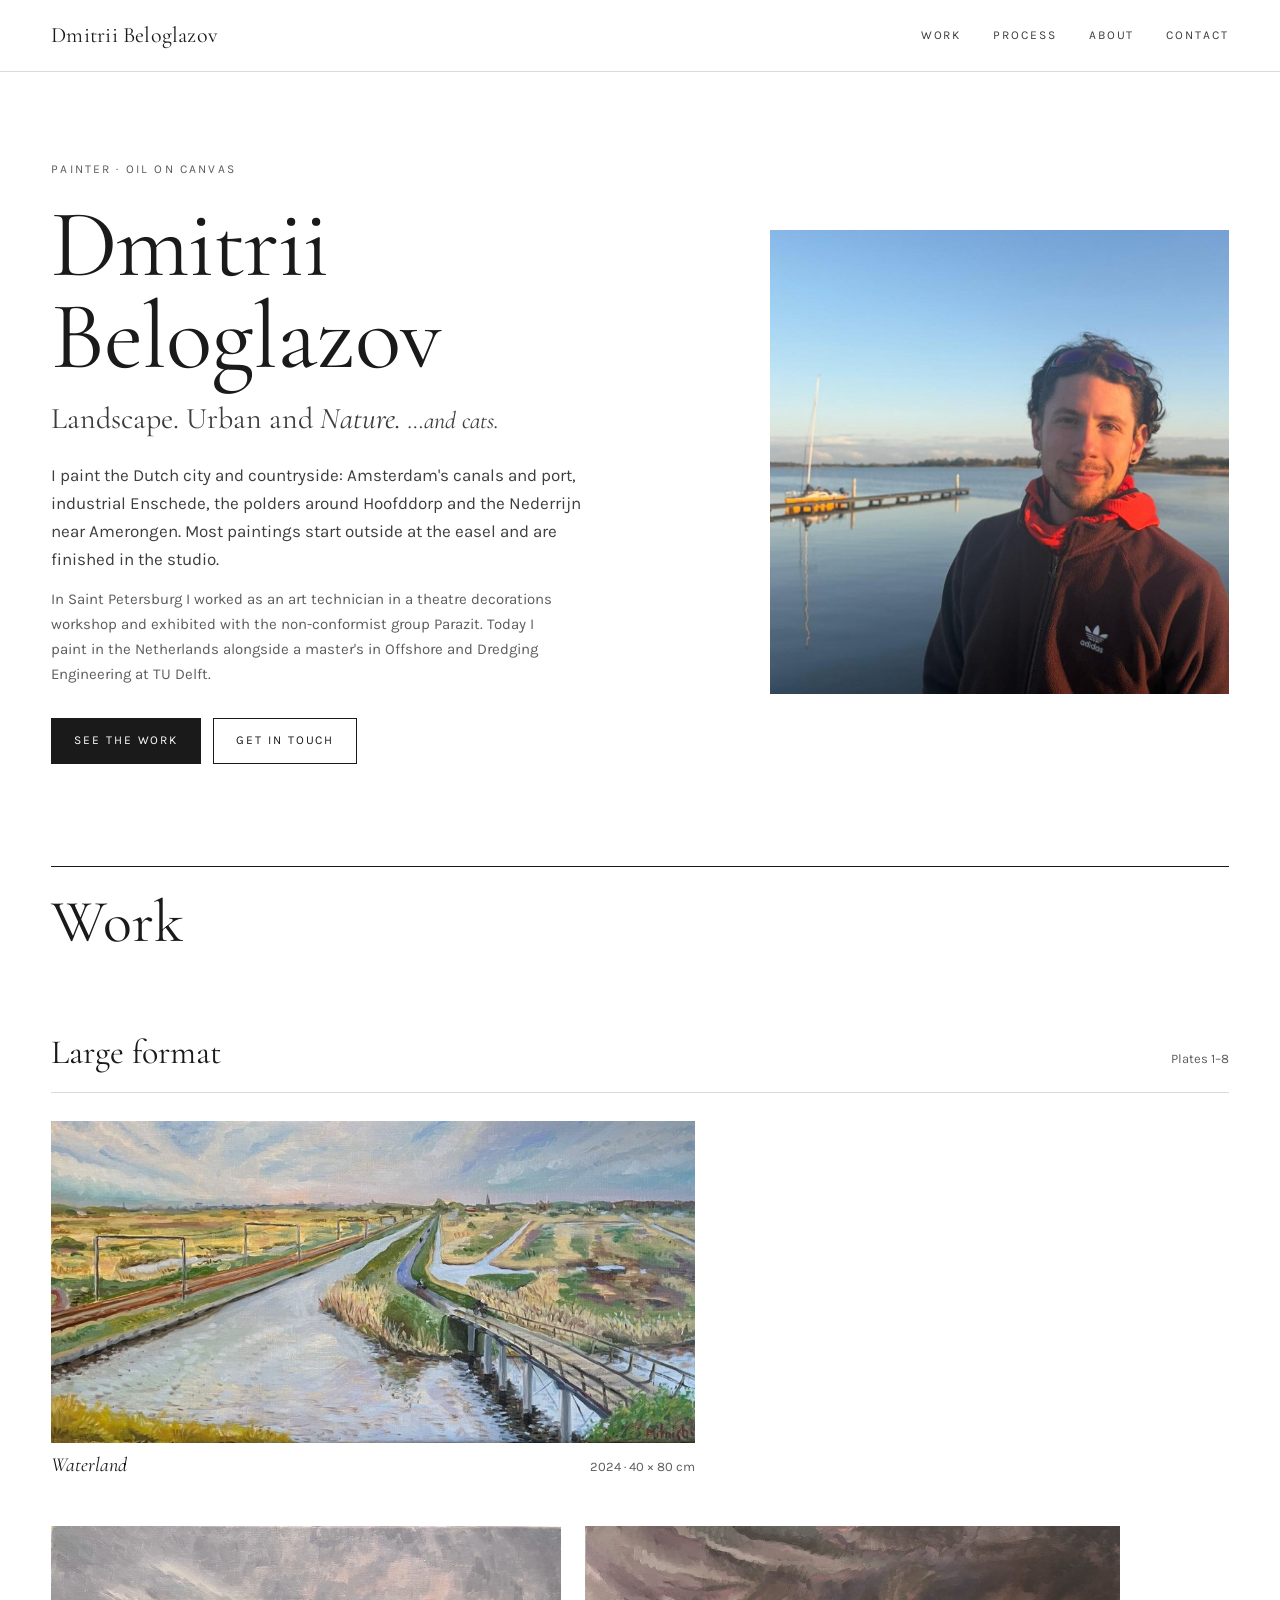
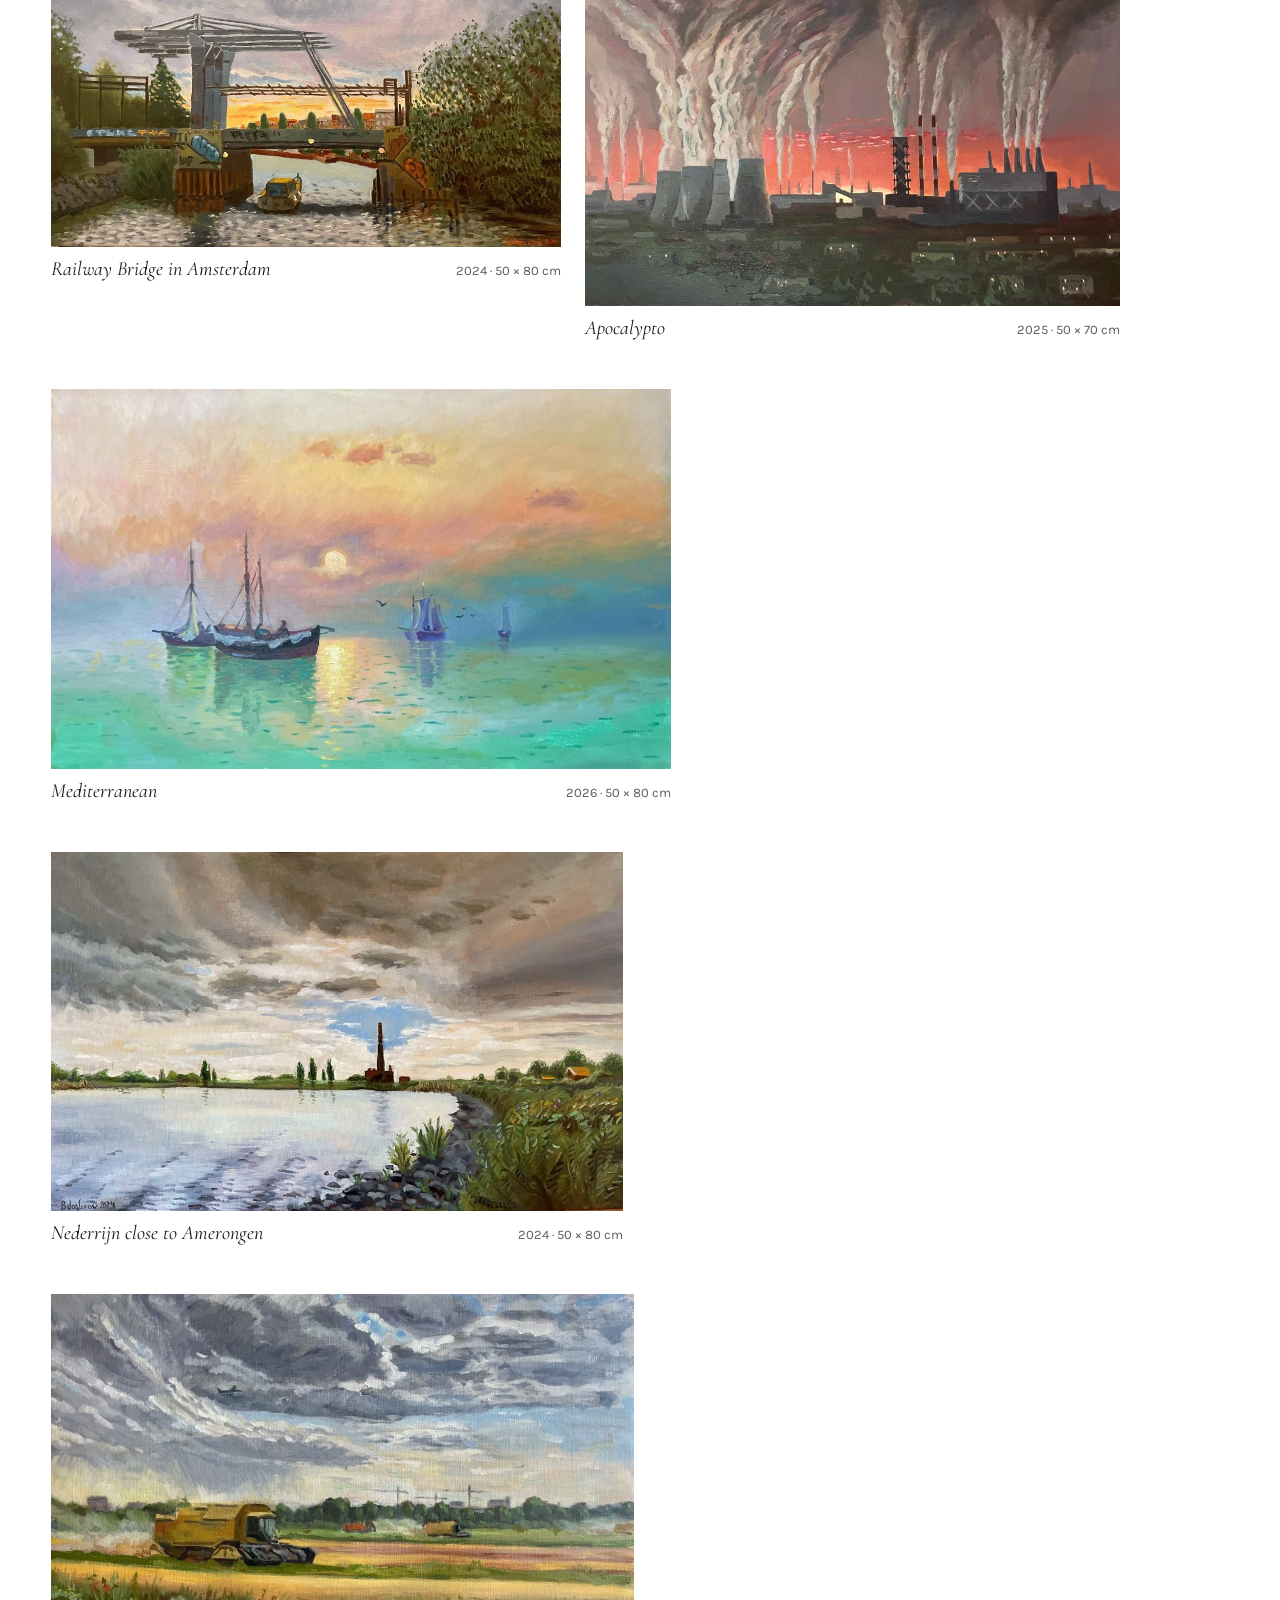
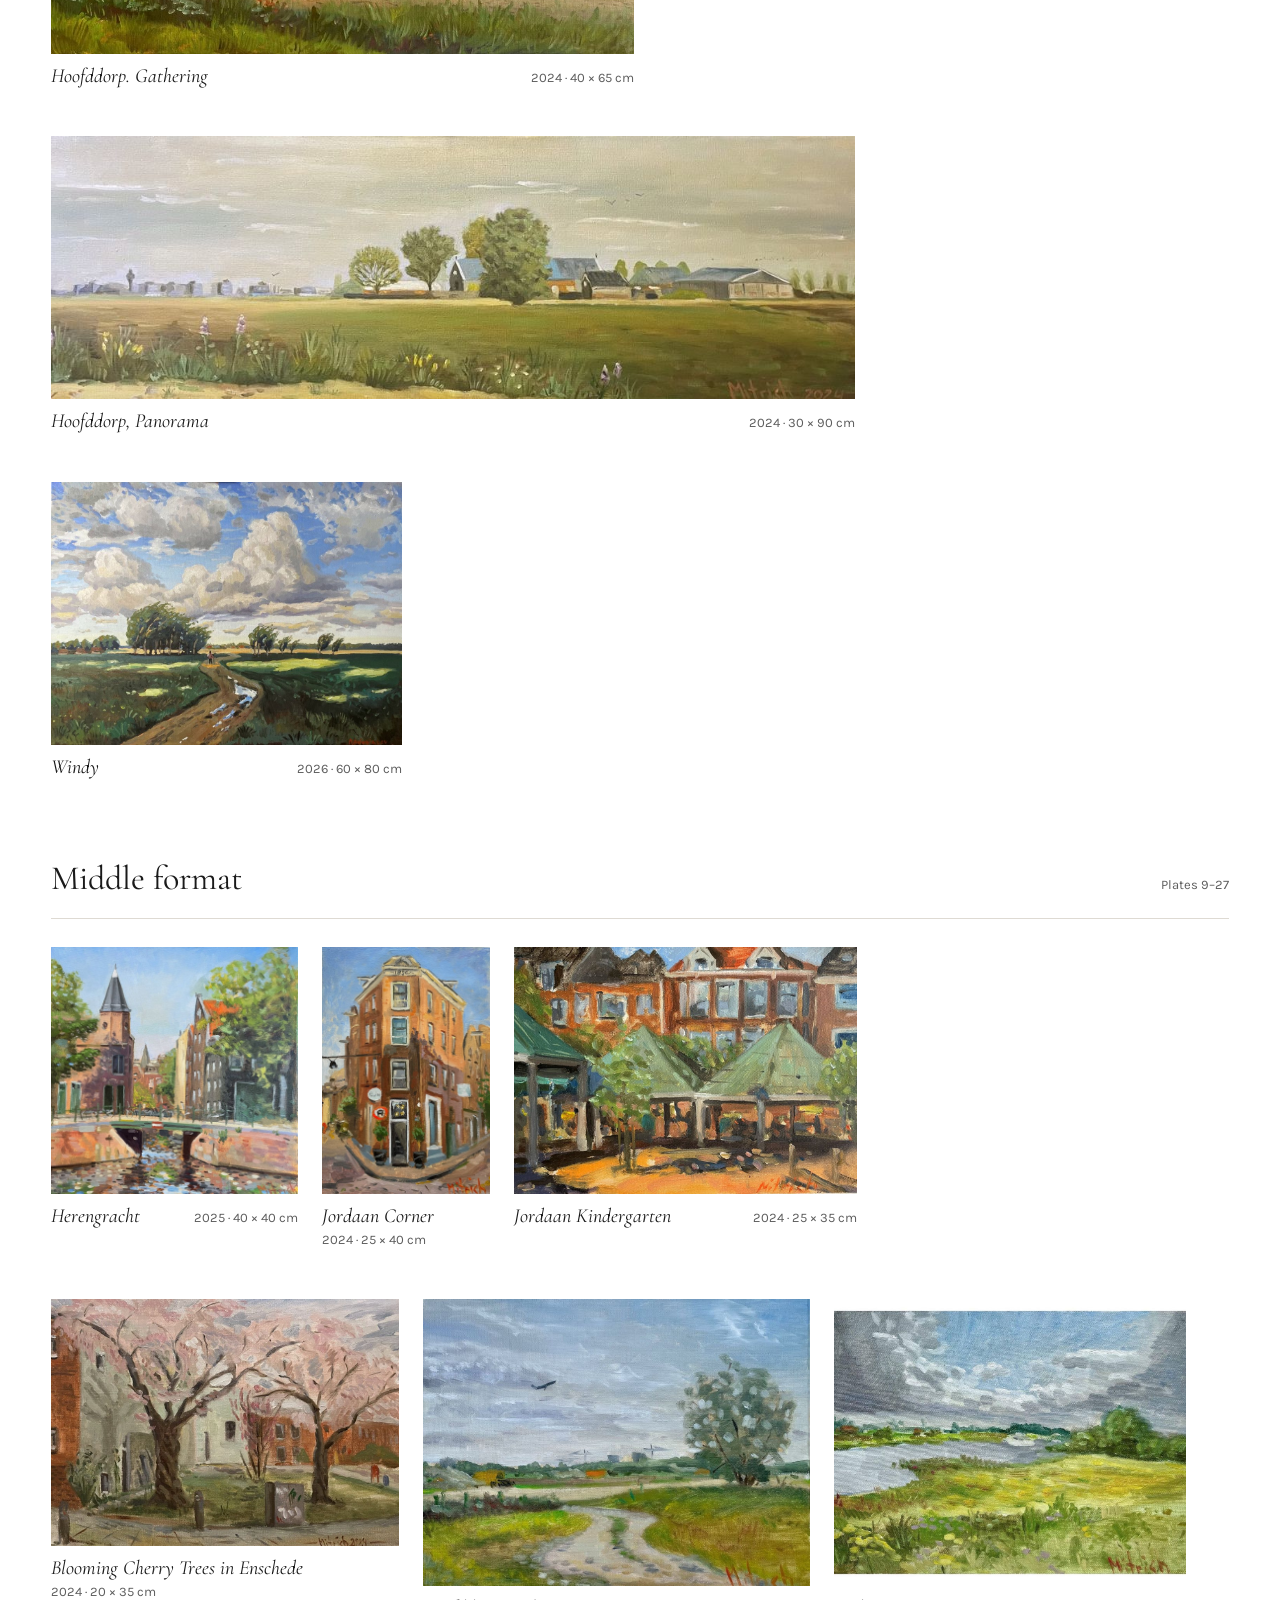
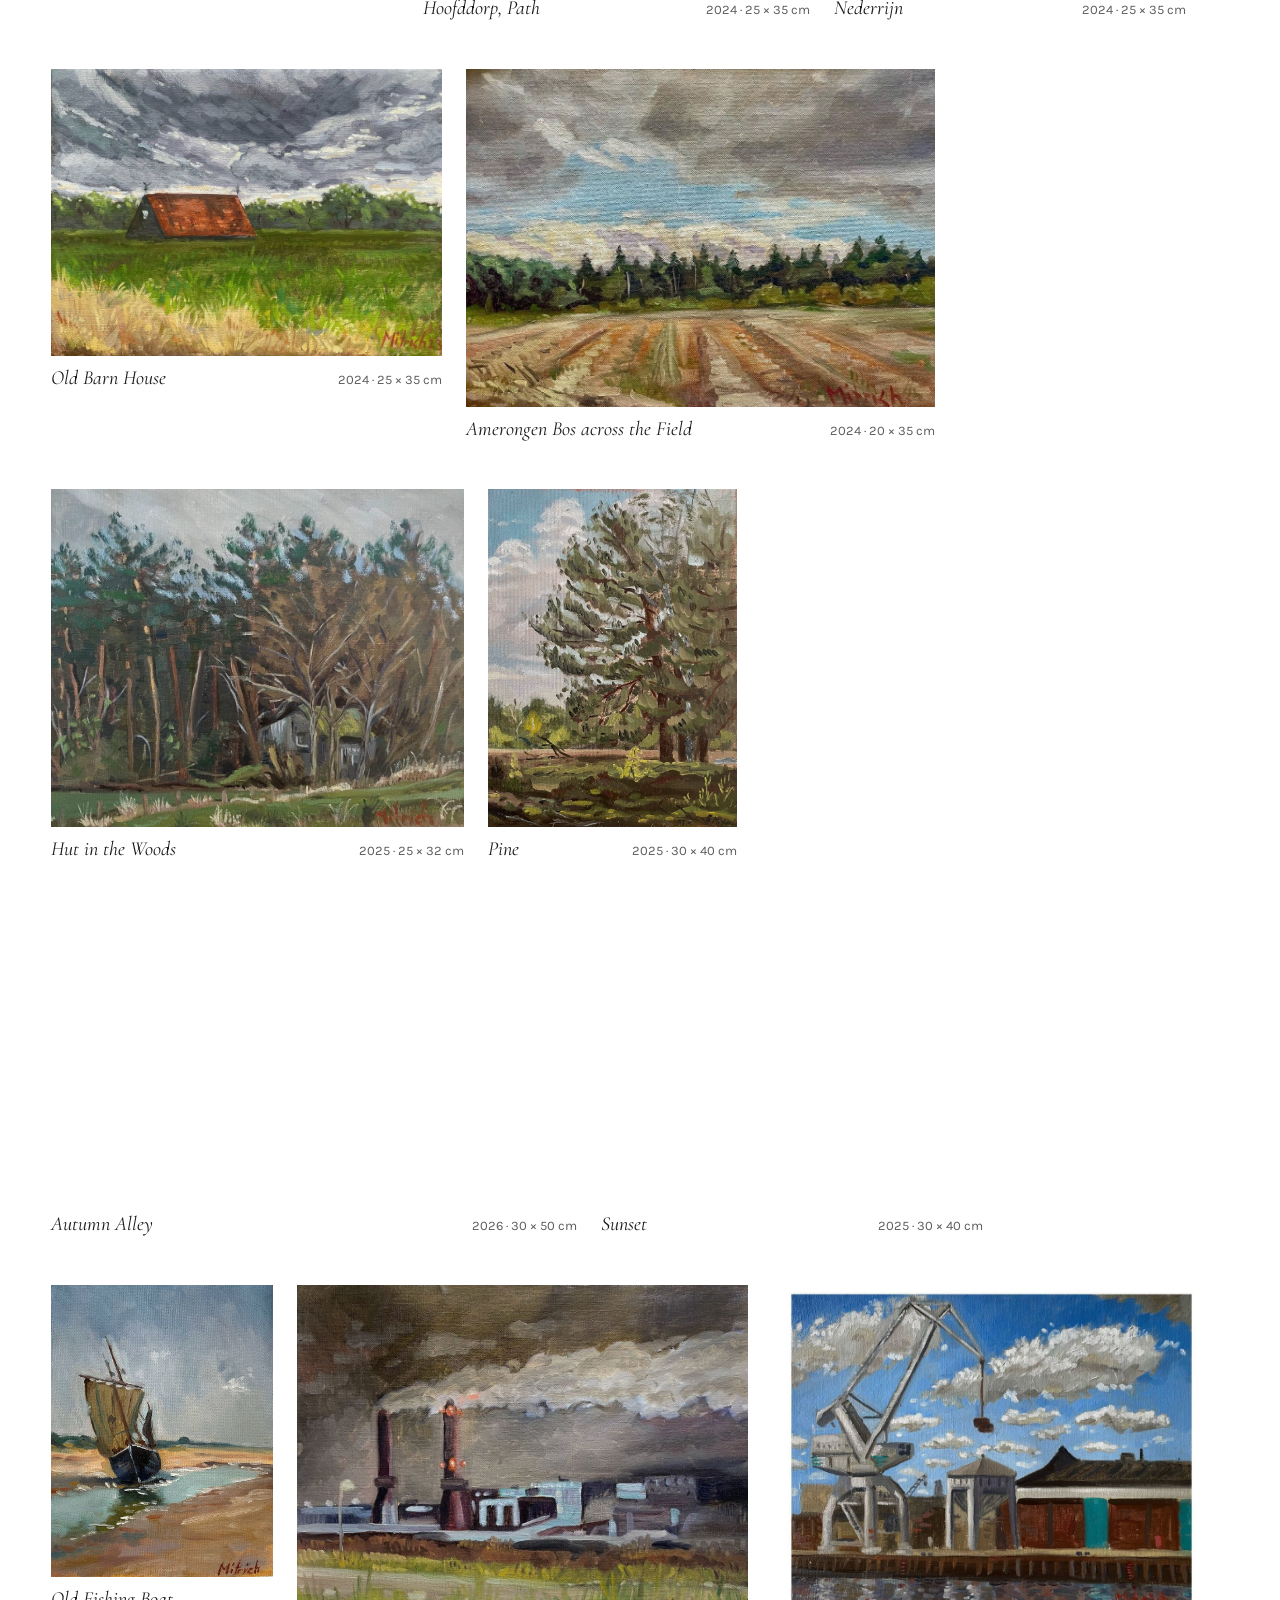
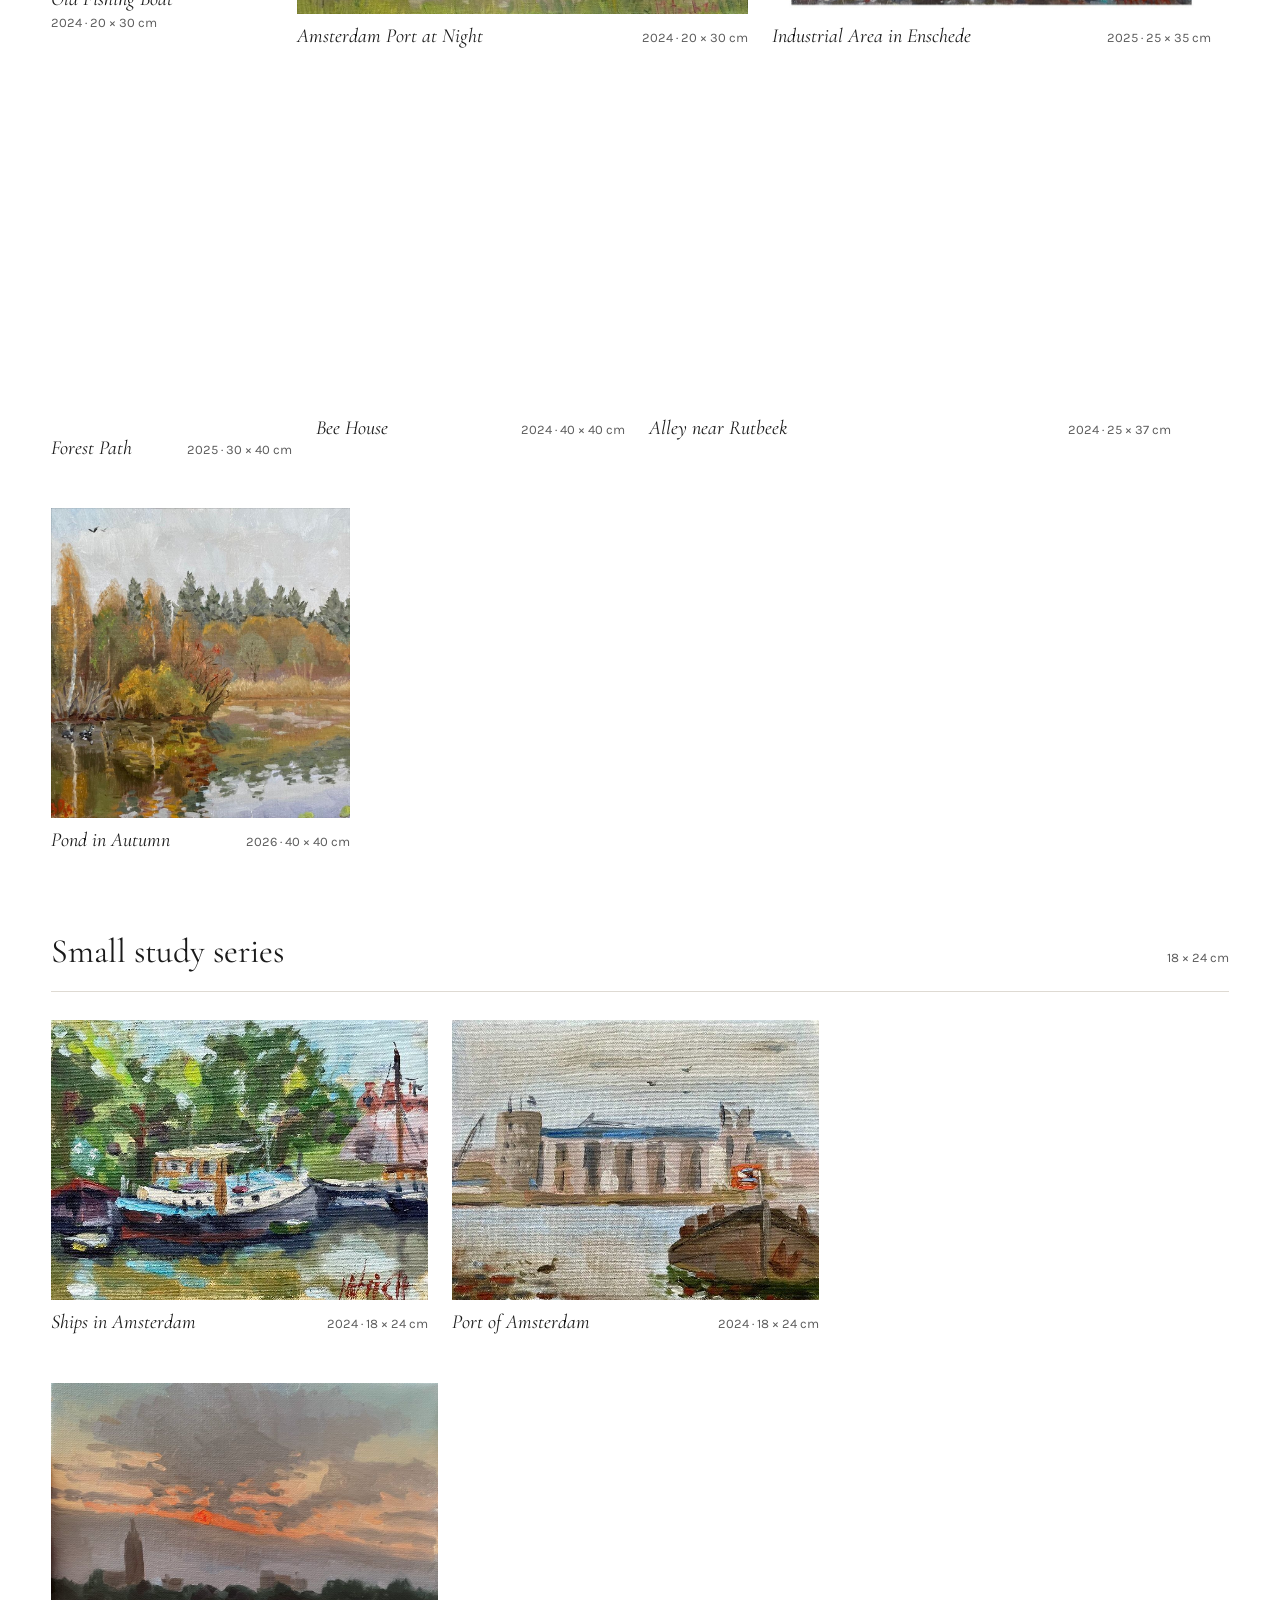
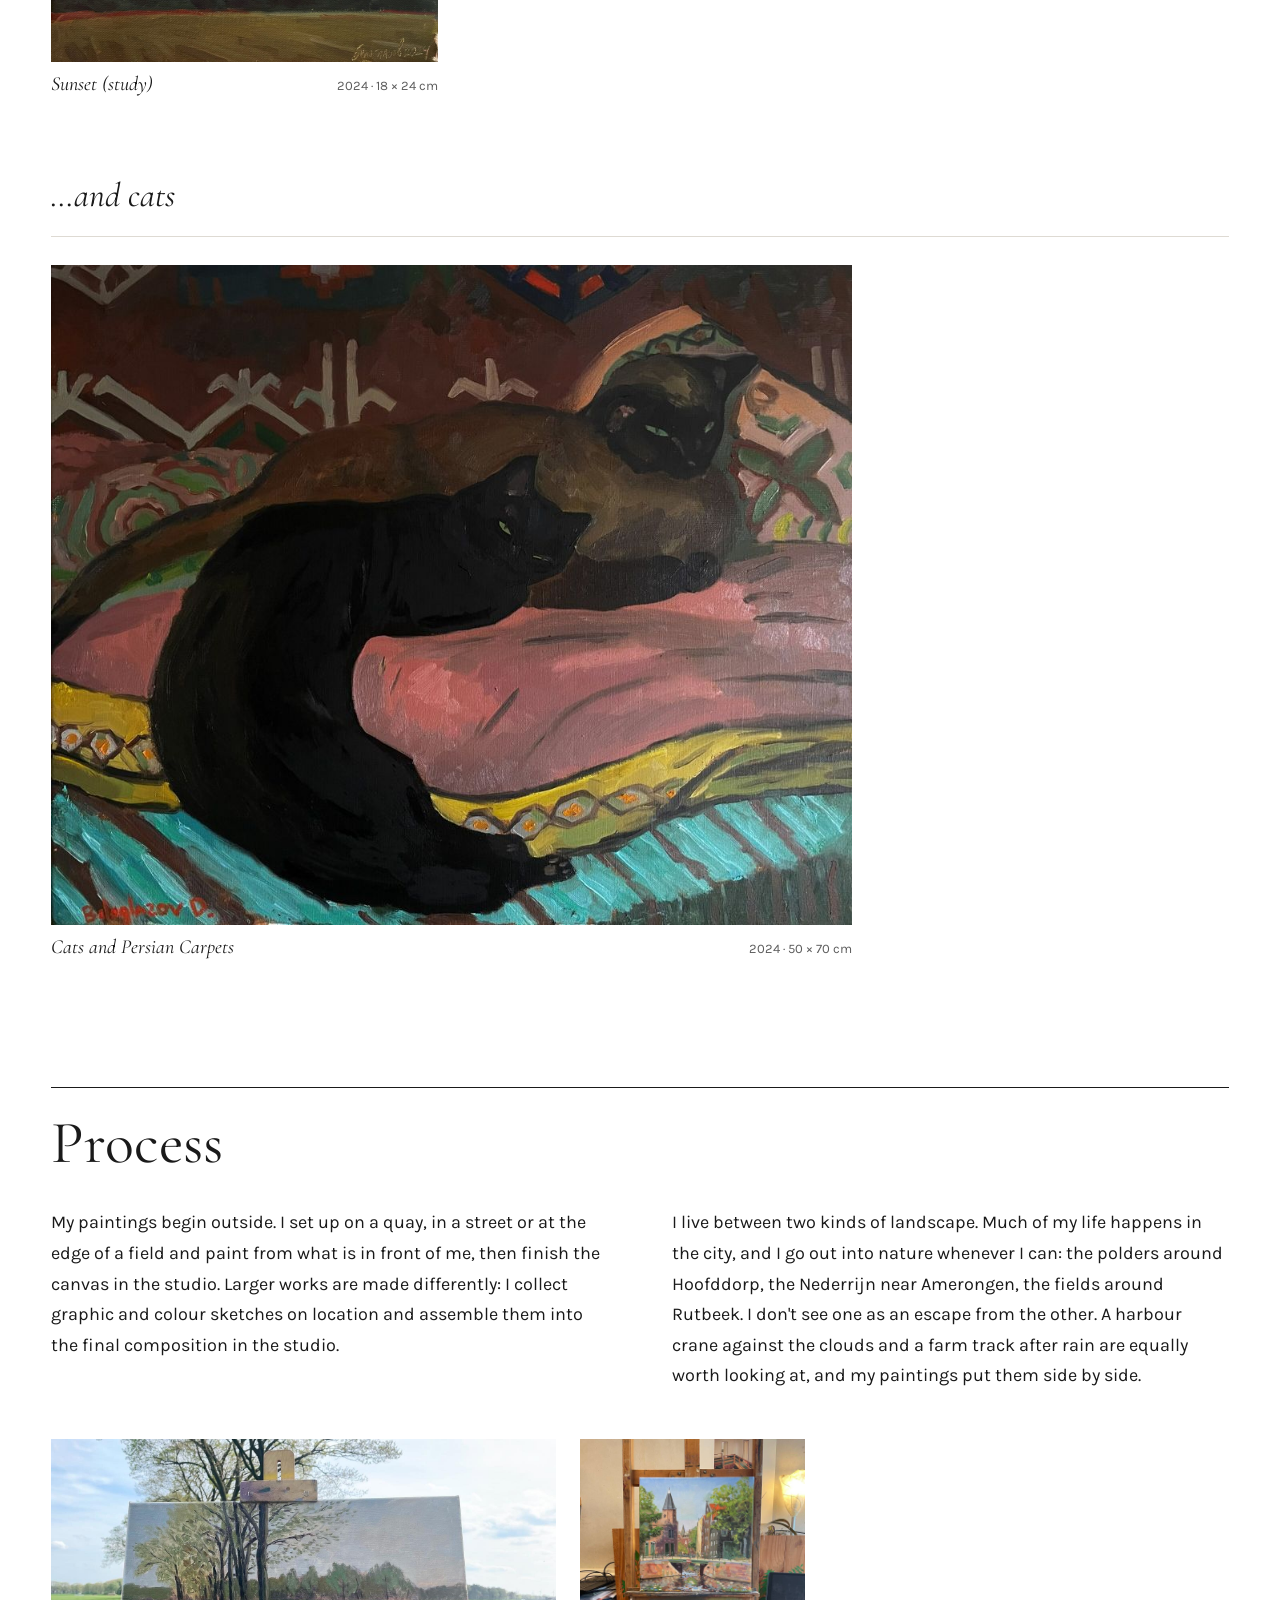
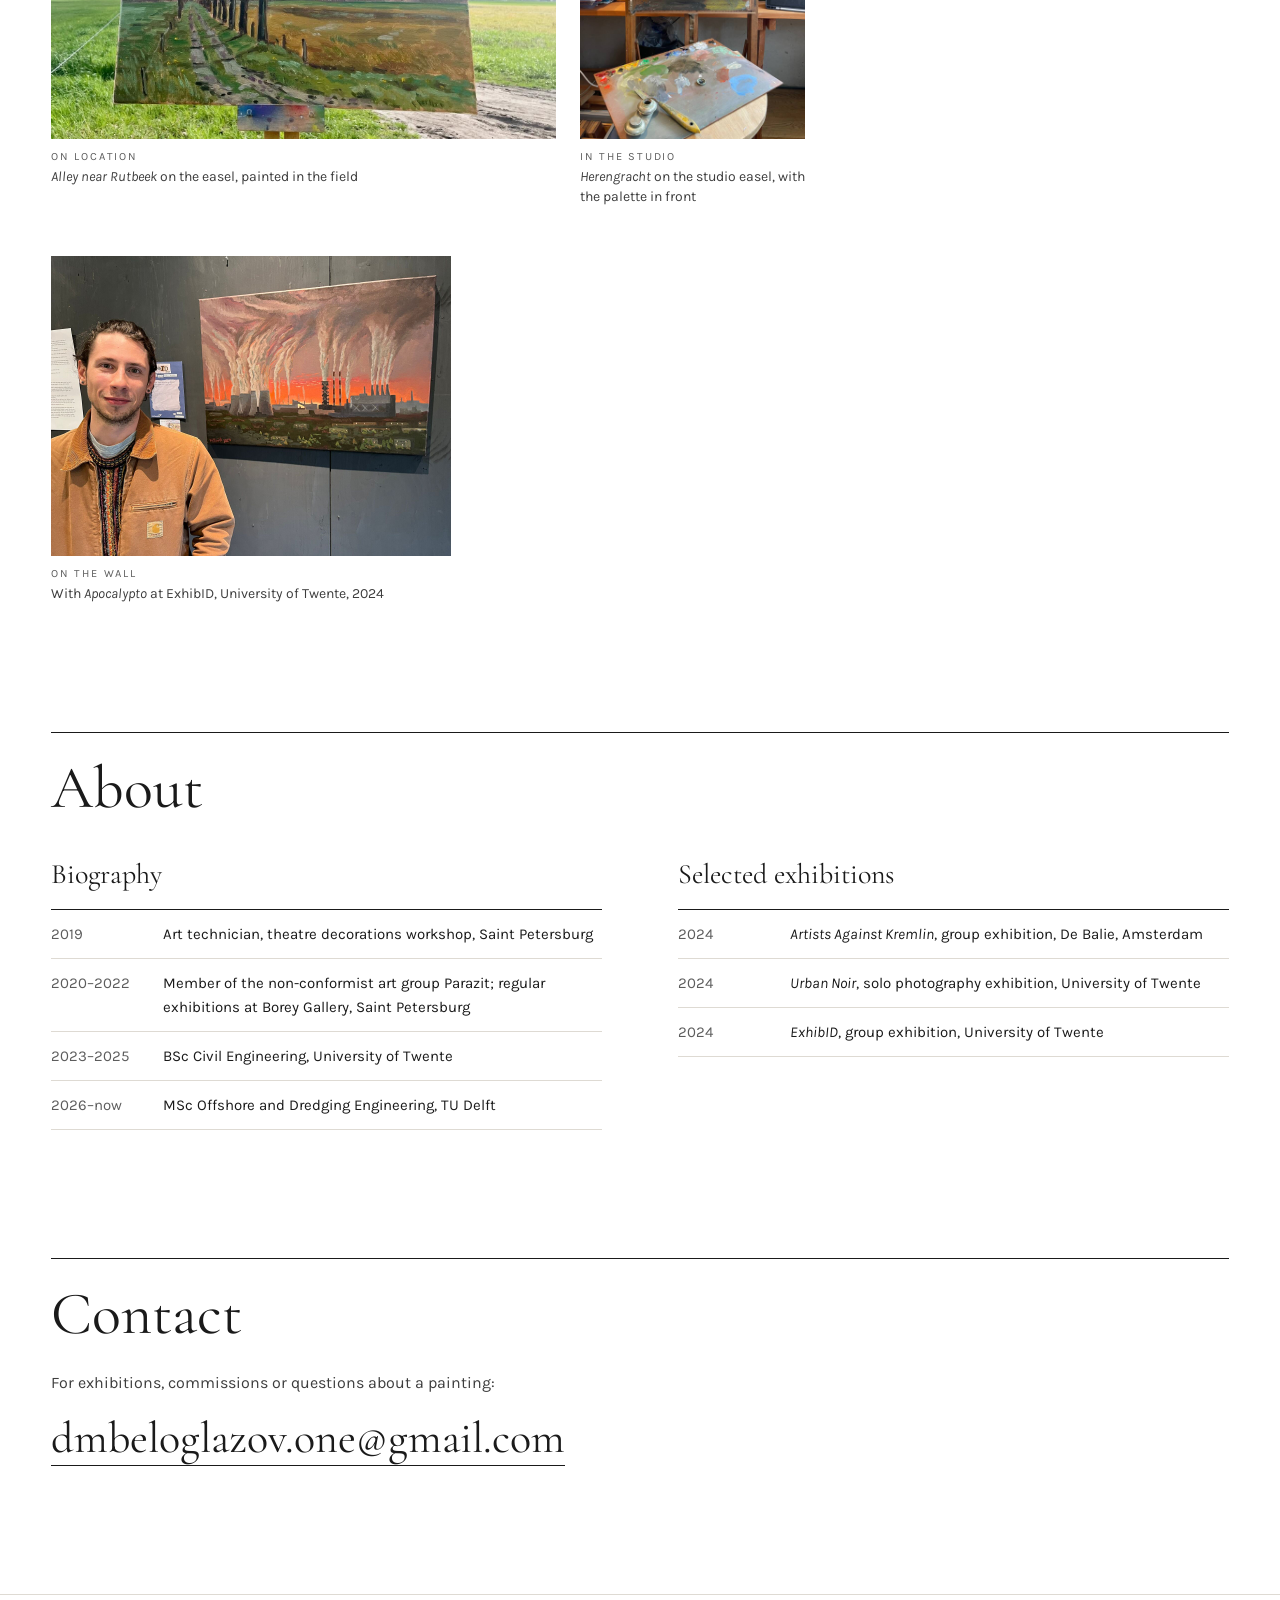
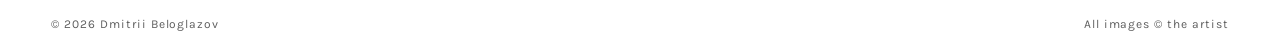
==== beloglazov-site/index.html @ b510e97b "Fix" ====
<!doctype html>
<html lang="en">
<head>
<meta charset="utf-8">
<meta name="viewport" content="width=device-width, initial-scale=1">
<title>Dmitrii Beloglazov · Paintings</title>
<meta name="description" content="Dmitrii Beloglazov paints the Dutch city and countryside in oil: Amsterdam's canals and port, industrial Enschede, the polders around Hoofddorp and the Nederrijn near Amerongen.">
<meta property="og:title" content="Dmitrii Beloglazov · Paintings">
<meta property="og:description" content="Landscape. Urban and Nature. …and cats. Oil paintings, 2024–2026.">
<link rel="icon" href="data:image/svg+xml,%3Csvg xmlns='http://www.w3.org/2000/svg' viewBox='0 0 64 64'%3E%3Crect width='64' height='64' fill='%231a1a1a'/%3E%3Ctext x='32' y='44' font-family='Georgia,serif' font-size='34' fill='%23fff' text-anchor='middle'%3EDB%3C/text%3E%3C/svg%3E">
<link rel="preconnect" href="https://fonts.googleapis.com">
<link rel="preconnect" href="https://fonts.gstatic.com" crossorigin>
<link href="https://fonts.googleapis.com/css2?family=Cormorant+Garamond:ital,wght@0,400;0,500;1,400;1,500&family=Karla:wght@400;500&display=swap" rel="stylesheet">
<link rel="stylesheet" href="style.css">
</head>
<body>
<a class="skip" href="#work">Skip to the paintings</a>
<header class="top">
  <a class="name" href="#">Dmitrii Beloglazov</a>
  <nav aria-label="Main">
    <a href="#work">Work</a>
    <a href="#process">Process</a>
    <a href="#about">About</a>
    <a href="#contact">Contact</a>
  </nav>
</header>

<main>
  <section class="hero" aria-labelledby="h-name">
    <div class="hero-text">
      <p class="eyebrow">Painter · Oil on canvas</p>
      <h1 id="h-name">Dmitrii<br>Beloglazov</h1>
      <p class="series-line">Landscape. Urban and <em>Nature.</em> <span>…and cats.</span></p>
      <p class="lede">I paint the Dutch city and countryside: Amsterdam's canals and port, industrial Enschede, the polders around Hoofddorp and the Nederrijn near Amerongen. Most paintings start outside at the easel and are finished in the studio.</p>
      <p class="lede small">In Saint Petersburg I worked as an art technician in a theatre decorations workshop and exhibited with the non-conformist group Parazit. Today I paint in the Netherlands alongside a master's in Offshore and Dredging Engineering at TU Delft.</p>
      <div class="hero-links">
        <a class="cta" href="#work">See the work</a>
        <a class="cta ghost" href="#contact">Get in touch</a>
      </div>
    </div>
    <figure class="portrait">
      <img src="images/photos/portrait.jpg" alt="Portrait of Dmitrii Beloglazov by a lake at sunset" width="943" height="955" fetchpriority="high">
    </figure>
  </section>

  <section id="work" class="wrap" aria-labelledby="h-work">
    <h2 id="h-work">Work</h2>
    <section class="series" id="large" aria-labelledby="h-large">
      <div class="series-head">
        <h3 id="h-large">Large format</h3>
        <span>Plates 1–8</span>
      </div>
      <div class="rows" style="--h: 360px">
        <figure class="work" style="flex: 200 1 calc(2.0040 * var(--h)); --ar: 2.0040">
          <button type="button" class="work-open" data-full="images/full/01-waterland.jpg" data-title="Waterland" data-meta="2024 · Oil on canvas · 40 × 80 cm" aria-label="View Waterland larger">
            <img src="images/thumb/01-waterland.jpg" alt="Waterland: A straight polder canal with a footbridge running to a low horizon" width="1000" height="499" loading="lazy" decoding="async">
          </button>
          <figcaption><span class="t">Waterland</span><span class="m">2024 · 40 × 80 cm</span></figcaption>
        </figure>
        <figure class="work" style="flex: 159 1 calc(1.5873 * var(--h)); --ar: 1.5873">
          <button type="button" class="work-open" data-full="images/full/02-railway-bridge-in-amsterdam.jpg" data-title="Railway Bridge in Amsterdam" data-meta="2024 · Oil on canvas · 50 × 80 cm" aria-label="View Railway Bridge in Amsterdam larger">
            <img src="images/thumb/02-railway-bridge-in-amsterdam.jpg" alt="Railway Bridge in Amsterdam: A lifting rail bridge over a canal against a glowing evening sky" width="1000" height="630" loading="lazy" decoding="async">
          </button>
          <figcaption><span class="t">Railway Bridge in Amsterdam</span><span class="m">2024 · 50 × 80 cm</span></figcaption>
        </figure>
        <figure class="work" style="flex: 140 1 calc(1.4045 * var(--h)); --ar: 1.4045">
          <button type="button" class="work-open" data-full="images/full/03-apocalypto.jpg" data-title="Apocalypto" data-meta="2025 · Oil on canvas · 50 × 70 cm" aria-label="View Apocalypto larger">
            <img src="images/thumb/03-apocalypto.jpg" alt="Apocalypto: A power station and cooling towers pouring smoke into a blood-red sky" width="1000" height="712" loading="lazy" decoding="async">
          </button>
          <figcaption><span class="t">Apocalypto</span><span class="m">2025 · 50 × 70 cm</span></figcaption>
        </figure>
        <figure class="work" style="flex: 163 1 calc(1.6287 * var(--h)); --ar: 1.6287">
          <button type="button" class="work-open" data-full="images/full/04-mediterranean.jpg" data-title="Mediterranean" data-meta="2026 · Oil on canvas · 50 × 80 cm" aria-label="View Mediterranean larger">
            <img src="images/thumb/04-mediterranean.jpg" alt="Mediterranean: Sailing ships on a still turquoise sea at sunset" width="1000" height="614" loading="lazy" decoding="async">
          </button>
          <figcaption><span class="t">Mediterranean</span><span class="m">2026 · 50 × 80 cm</span></figcaption>
        </figure>
        <figure class="work" style="flex: 159 1 calc(1.5898 * var(--h)); --ar: 1.5898">
          <button type="button" class="work-open" data-full="images/full/05-nederrijn-close-to-amerongen.jpg" data-title="Nederrijn close to Amerongen" data-meta="2024 · Oil on canvas · 50 × 80 cm" aria-label="View Nederrijn close to Amerongen larger">
            <img src="images/thumb/05-nederrijn-close-to-amerongen.jpg" alt="Nederrijn close to Amerongen: A wide river under heavy clouds, a distant tower on the far bank" width="1000" height="629" loading="lazy" decoding="async">
          </button>
          <figcaption><span class="t">Nederrijn close to Amerongen</span><span class="m">2024 · 50 × 80 cm</span></figcaption>
        </figure>
        <figure class="work" style="flex: 162 1 calc(1.6207 * var(--h)); --ar: 1.6207">
          <button type="button" class="work-open" data-full="images/full/06-hoofddorp-gathering.jpg" data-title="Hoofddorp. Gathering" data-meta="2024 · Oil on canvas · 40 × 65 cm" aria-label="View Hoofddorp. Gathering larger">
            <img src="images/thumb/06-hoofddorp-gathering.jpg" alt="Hoofddorp. Gathering: A combine harvester in a wheat field under a streaked sky" width="1000" height="617" loading="lazy" decoding="async">
          </button>
          <figcaption><span class="t">Hoofddorp. Gathering</span><span class="m">2024 · 40 × 65 cm</span></figcaption>
        </figure>
        <figure class="work" style="flex: 306 1 calc(3.0581 * var(--h)); --ar: 3.0581">
          <button type="button" class="work-open" data-full="images/full/07-hoofddorp-panorama.jpg" data-title="Hoofddorp, Panorama" data-meta="2024 · Oil on canvas · 30 × 90 cm" aria-label="View Hoofddorp, Panorama larger">
            <img src="images/thumb/07-hoofddorp-panorama.jpg" alt="Hoofddorp, Panorama: A long panorama of green fields and wildflowers toward farm buildings and trees" width="1000" height="327" loading="lazy" decoding="async">
          </button>
          <figcaption><span class="t">Hoofddorp, Panorama</span><span class="m">2024 · 30 × 90 cm</span></figcaption>
        </figure>
        <figure class="work" style="flex: 133 1 calc(1.3333 * var(--h)); --ar: 1.3333">
          <button type="button" class="work-open" data-full="images/full/08-windy.jpg" data-title="Windy" data-meta="2026 · Oil on canvas · 60 × 80 cm" aria-label="View Windy larger">
            <img src="images/thumb/08-windy.jpg" alt="Windy: A muddy track through a green polder under towering summer clouds" width="1000" height="750" loading="lazy" decoding="async">
          </button>
          <figcaption><span class="t">Windy</span><span class="m">2026 · 60 × 80 cm</span></figcaption>
        </figure>
        <span class="row-fill" aria-hidden="true"></span>
      </div>
    </section>
    <section class="series" id="middle" aria-labelledby="h-middle">
      <div class="series-head">
        <h3 id="h-middle">Middle format</h3>
        <span>Plates 9–27</span>
      </div>
      <div class="rows" style="--h: 280px">
        <figure class="work" style="flex: 100 1 calc(1.0000 * var(--h)); --ar: 1.0000">
          <button type="button" class="work-open" data-full="images/full/09-herengracht.jpg" data-title="Herengracht" data-meta="2025 · Oil on canvas · 40 × 40 cm" aria-label="View Herengracht larger">
            <img src="images/thumb/09-herengracht.jpg" alt="Herengracht: A canal bridge in Amsterdam with a church spire and gabled houses" width="1000" height="1000" loading="lazy" decoding="async">
          </button>
          <figcaption><span class="t">Herengracht</span><span class="m">2025 · 40 × 40 cm</span></figcaption>
        </figure>
        <figure class="work" style="flex: 68 1 calc(0.6790 * var(--h)); --ar: 0.6790">
          <button type="button" class="work-open" data-full="images/full/10-jordaan-corner.jpg" data-title="Jordaan Corner" data-meta="2024 · Oil on canvas · 25 × 40 cm" aria-label="View Jordaan Corner larger">
            <img src="images/thumb/10-jordaan-corner.jpg" alt="Jordaan Corner: A narrow brick corner building with a café on the ground floor" width="679" height="1000" loading="lazy" decoding="async">
          </button>
          <figcaption><span class="t">Jordaan Corner</span><span class="m">2024 · 25 × 40 cm</span></figcaption>
        </figure>
        <figure class="work" style="flex: 139 1 calc(1.3889 * var(--h)); --ar: 1.3889">
          <button type="button" class="work-open" data-full="images/full/11-jordaan-kindergarten.jpg" data-title="Jordaan Kindergarten" data-meta="2024 · Oil on canvas · 25 × 35 cm" aria-label="View Jordaan Kindergarten larger">
            <img src="images/thumb/11-jordaan-kindergarten.jpg" alt="Jordaan Kindergarten: Green pyramid roofs of a playground pavilion in front of brick houses" width="1000" height="720" loading="lazy" decoding="async">
          </button>
          <figcaption><span class="t">Jordaan Kindergarten</span><span class="m">2024 · 25 × 35 cm</span></figcaption>
        </figure>
        <figure class="work" style="flex: 141 1 calc(1.4085 * var(--h)); --ar: 1.4085">
          <button type="button" class="work-open" data-full="images/full/12-blooming-cherry-trees-in-enschede.jpg" data-title="Blooming Cherry Trees in Enschede" data-meta="2024 · Oil on canvas · 20 × 35 cm" aria-label="View Blooming Cherry Trees in Enschede larger">
            <img src="images/thumb/12-blooming-cherry-trees-in-enschede.jpg" alt="Blooming Cherry Trees in Enschede: Two pink-blossomed trees in a small square" width="1000" height="710" loading="lazy" decoding="async">
          </button>
          <figcaption><span class="t">Blooming Cherry Trees in Enschede</span><span class="m">2024 · 20 × 35 cm</span></figcaption>
        </figure>
        <figure class="work" style="flex: 135 1 calc(1.3459 * var(--h)); --ar: 1.3459">
          <button type="button" class="work-open" data-full="images/full/13-hoofddorp-path.jpg" data-title="Hoofddorp, Path" data-meta="2024 · Oil on canvas · 25 × 35 cm" aria-label="View Hoofddorp, Path larger">
            <img src="images/thumb/13-hoofddorp-path.jpg" alt="Hoofddorp, Path: A sandy path curving through meadow toward a lone tree" width="1000" height="743" loading="lazy" decoding="async">
          </button>
          <figcaption><span class="t">Hoofddorp, Path</span><span class="m">2024 · 25 × 35 cm</span></figcaption>
        </figure>
        <figure class="work" style="flex: 123 1 calc(1.2270 * var(--h)); --ar: 1.2270">
          <button type="button" class="work-open" data-full="images/full/14-nederrijn.jpg" data-title="Nederrijn" data-meta="2024 · Oil on canvas · 25 × 35 cm" aria-label="View Nederrijn larger">
            <img src="images/thumb/14-nederrijn.jpg" alt="Nederrijn: A bend of the river through green floodplain under a cloudy sky" width="1000" height="815" loading="lazy" decoding="async">
          </button>
          <figcaption><span class="t">Nederrijn</span><span class="m">2024 · 25 × 35 cm</span></figcaption>
        </figure>
        <figure class="work" style="flex: 136 1 calc(1.3624 * var(--h)); --ar: 1.3624">
          <button type="button" class="work-open" data-full="images/full/15-old-barn-house.jpg" data-title="Old Barn House" data-meta="2024 · Oil on canvas · 25 × 35 cm" aria-label="View Old Barn House larger">
            <img src="images/thumb/15-old-barn-house.jpg" alt="Old Barn House: A red-roofed barn low in a green field under a stormy sky" width="1000" height="734" loading="lazy" decoding="async">
          </button>
          <figcaption><span class="t">Old Barn House</span><span class="m">2024 · 25 × 35 cm</span></figcaption>
        </figure>
        <figure class="work" style="flex: 139 1 calc(1.3870 * var(--h)); --ar: 1.3870">
          <button type="button" class="work-open" data-full="images/full/16-amerongen-bos-across-the-field.jpg" data-title="Amerongen Bos across the Field" data-meta="2024 · Oil on canvas · 20 × 35 cm" aria-label="View Amerongen Bos across the Field larger">
            <img src="images/thumb/16-amerongen-bos-across-the-field.jpg" alt="Amerongen Bos across the Field: A ploughed field leading to a dark band of forest" width="1000" height="721" loading="lazy" decoding="async">
          </button>
          <figcaption><span class="t">Amerongen Bos across the Field</span><span class="m">2024 · 20 × 35 cm</span></figcaption>
        </figure>
        <figure class="work" style="flex: 122 1 calc(1.2210 * var(--h)); --ar: 1.2210">
          <button type="button" class="work-open" data-full="images/full/17-hut-in-the-woods.jpg" data-title="Hut in the Woods" data-meta="2025 · Oil on canvas · 25 × 32 cm" aria-label="View Hut in the Woods larger">
            <img src="images/thumb/17-hut-in-the-woods.jpg" alt="Hut in the Woods: A small hut half-hidden among pines and bare trees" width="1000" height="819" loading="lazy" decoding="async">
          </button>
          <figcaption><span class="t">Hut in the Woods</span><span class="m">2025 · 25 × 32 cm</span></figcaption>
        </figure>
        <figure class="work" style="flex: 74 1 calc(0.7370 * var(--h)); --ar: 0.7370">
          <button type="button" class="work-open" data-full="images/full/18-pine.jpg" data-title="Pine" data-meta="2025 · Oil on canvas · 30 × 40 cm" aria-label="View Pine larger">
            <img src="images/thumb/18-pine.jpg" alt="Pine: A tall Scots pine at the edge of heathland under a bright sky" width="737" height="1000" loading="lazy" decoding="async">
          </button>
          <figcaption><span class="t">Pine</span><span class="m">2025 · 30 × 40 cm</span></figcaption>
        </figure>
        <figure class="work" style="flex: 180 1 calc(1.7986 * var(--h)); --ar: 1.7986">
          <button type="button" class="work-open" data-full="images/full/19-autumn-alley.jpg" data-title="Autumn Alley" data-meta="2026 · Oil on canvas · 30 × 50 cm" aria-label="View Autumn Alley larger">
            <img src="images/thumb/19-autumn-alley.jpg" alt="Autumn Alley: Orange autumn poplars and dark fields against a low evening light" width="1000" height="556" loading="lazy" decoding="async">
          </button>
          <figcaption><span class="t">Autumn Alley</span><span class="m">2026 · 30 × 50 cm</span></figcaption>
        </figure>
        <figure class="work" style="flex: 131 1 calc(1.3089 * var(--h)); --ar: 1.3089">
          <button type="button" class="work-open" data-full="images/full/20-sunset.jpg" data-title="Sunset" data-meta="2025 · Oil on canvas · 30 × 40 cm" aria-label="View Sunset larger">
            <img src="images/thumb/20-sunset.jpg" alt="Sunset: A meadow lined with dark trees, the sky streaked pink and gold" width="1000" height="764" loading="lazy" decoding="async">
          </button>
          <figcaption><span class="t">Sunset</span><span class="m">2025 · 30 × 40 cm</span></figcaption>
        </figure>
        <figure class="work" style="flex: 76 1 calc(0.7610 * var(--h)); --ar: 0.7610">
          <button type="button" class="work-open" data-full="images/full/21-old-fishing-boat.jpg" data-title="Old Fishing Boat" data-meta="2024 · Oil on canvas · 20 × 30 cm" aria-label="View Old Fishing Boat larger">
            <img src="images/thumb/21-old-fishing-boat.jpg" alt="Old Fishing Boat: A sailing boat resting on a sandbank beside a shallow channel" width="761" height="1000" loading="lazy" decoding="async">
          </button>
          <figcaption><span class="t">Old Fishing Boat</span><span class="m">2024 · 20 × 30 cm</span></figcaption>
        </figure>
        <figure class="work" style="flex: 137 1 calc(1.3699 * var(--h)); --ar: 1.3699">
          <button type="button" class="work-open" data-full="images/full/22-amsterdam-port-at-night.jpg" data-title="Amsterdam Port at Night" data-meta="2024 · Oil on canvas · 20 × 30 cm" aria-label="View Amsterdam Port at Night larger">
            <img src="images/thumb/22-amsterdam-port-at-night.jpg" alt="Amsterdam Port at Night: Factory chimneys trailing smoke over the harbour under a dark sky" width="1000" height="730" loading="lazy" decoding="async">
          </button>
          <figcaption><span class="t">Amsterdam Port at Night</span><span class="m">2024 · 20 × 30 cm</span></figcaption>
        </figure>
        <figure class="work" style="flex: 133 1 calc(1.3333 * var(--h)); --ar: 1.3333">
          <button type="button" class="work-open" data-full="images/full/23-industrial-area-in-enschede.jpg" data-title="Industrial Area in Enschede" data-meta="2025 · Oil on canvas · 25 × 35 cm" aria-label="View Industrial Area in Enschede larger">
            <img src="images/thumb/23-industrial-area-in-enschede.jpg" alt="Industrial Area in Enschede: A white crane over warehouses on the quay under a blue sky" width="1000" height="750" loading="lazy" decoding="async">
          </button>
          <figcaption><span class="t">Industrial Area in Enschede</span><span class="m">2025 · 25 × 35 cm</span></figcaption>
        </figure>
        <figure class="work" style="flex: 73 1 calc(0.7310 * var(--h)); --ar: 0.7310">
          <button type="button" class="work-open" data-full="images/full/24-forest-path.jpg" data-title="Forest Path" data-meta="2025 · Oil on canvas · 30 × 40 cm" aria-label="View Forest Path larger">
            <img src="images/thumb/24-forest-path.jpg" alt="Forest Path: A narrow path running into dense green forest" width="731" height="1000" loading="lazy" decoding="async">
          </button>
          <figcaption><span class="t">Forest Path</span><span class="m">2025 · 30 × 40 cm</span></figcaption>
        </figure>
        <figure class="work" style="flex: 100 1 calc(1.0000 * var(--h)); --ar: 1.0000">
          <button type="button" class="work-open" data-full="images/full/25-bee-house.jpg" data-title="Bee House" data-meta="2024 · Oil on canvas · 40 × 40 cm" aria-label="View Bee House larger">
            <img src="images/thumb/25-bee-house.jpg" alt="Bee House: A small white pavilion among tall spring trees" width="1000" height="1000" loading="lazy" decoding="async">
          </button>
          <figcaption><span class="t">Bee House</span><span class="m">2024 · 40 × 40 cm</span></figcaption>
        </figure>
        <figure class="work" style="flex: 169 1 calc(1.6863 * var(--h)); --ar: 1.6863">
          <button type="button" class="work-open" data-full="images/full/26-alley-near-rutbeek.jpg" data-title="Alley near Rutbeek" data-meta="2024 · Oil on canvas · 25 × 37 cm" aria-label="View Alley near Rutbeek larger">
            <img src="images/thumb/26-alley-near-rutbeek.jpg" alt="Alley near Rutbeek: A farm track along a row of autumn trees beside golden fields" width="1000" height="593" loading="lazy" decoding="async">
          </button>
          <figcaption><span class="t">Alley near Rutbeek</span><span class="m">2024 · 25 × 37 cm</span></figcaption>
        </figure>
        <figure class="work" style="flex: 97 1 calc(0.9670 * var(--h)); --ar: 0.9670">
          <button type="button" class="work-open" data-full="images/full/27-pond-in-autumn.jpg" data-title="Pond in Autumn" data-meta="2026 · Oil on canvas · 40 × 40 cm" aria-label="View Pond in Autumn larger">
            <img src="images/thumb/27-pond-in-autumn.jpg" alt="Pond in Autumn: Birches and pines in autumn colour reflected in a still pond" width="967" height="1000" loading="lazy" decoding="async">
          </button>
          <figcaption><span class="t">Pond in Autumn</span><span class="m">2026 · 40 × 40 cm</span></figcaption>
        </figure>
        <span class="row-fill" aria-hidden="true"></span>
      </div>
    </section>
    <section class="series" id="studies" aria-labelledby="h-studies">
      <div class="series-head">
        <h3 id="h-studies">Small study series</h3>
        <span>18 × 24 cm</span>
      </div>
      <div class="rows" style="--h: 250px">
        <figure class="work" style="flex: 135 1 calc(1.3476 * var(--h)); --ar: 1.3476">
          <button type="button" class="work-open" data-full="images/full/28-ships-in-amsterdam.jpg" data-title="Ships in Amsterdam" data-meta="2024 · Oil on canvas · 18 × 24 cm" aria-label="View Ships in Amsterdam larger">
            <img src="images/thumb/28-ships-in-amsterdam.jpg" alt="Ships in Amsterdam: Moored houseboats under green trees" width="694" height="515" loading="lazy" decoding="async">
          </button>
          <figcaption><span class="t">Ships in Amsterdam</span><span class="m">2024 · 18 × 24 cm</span></figcaption>
        </figure>
        <figure class="work" style="flex: 131 1 calc(1.3093 * var(--h)); --ar: 1.3093">
          <button type="button" class="work-open" data-full="images/full/29-port-of-amsterdam.jpg" data-title="Port of Amsterdam" data-meta="2024 · Oil on canvas · 18 × 24 cm" aria-label="View Port of Amsterdam larger">
            <img src="images/thumb/29-port-of-amsterdam.jpg" alt="Port of Amsterdam: A pale warehouse across the water with a barge in the foreground" width="690" height="527" loading="lazy" decoding="async">
          </button>
          <figcaption><span class="t">Port of Amsterdam</span><span class="m">2024 · 18 × 24 cm</span></figcaption>
        </figure>
        <figure class="work" style="flex: 138 1 calc(1.3812 * var(--h)); --ar: 1.3812">
          <button type="button" class="work-open" data-full="images/full/30-sunset-study.jpg" data-title="Sunset (study)" data-meta="2024 · Oil on canvas · 18 × 24 cm" aria-label="View Sunset (study) larger">
            <img src="images/thumb/30-sunset-study.jpg" alt="Sunset (study): A flat field at dusk, a church tower on the skyline" width="1000" height="724" loading="lazy" decoding="async">
          </button>
          <figcaption><span class="t">Sunset (study)</span><span class="m">2024 · 18 × 24 cm</span></figcaption>
        </figure>
        <span class="row-fill" aria-hidden="true"></span>
      </div>
    </section>
    <section class="series" id="cats" aria-labelledby="h-cats">
      <div class="series-head">
        <h3 id="h-cats" class="ital">…and cats</h3>
        <span></span>
      </div>
      <div class="rows" style="--h: 440px">
        <figure class="work" style="flex: 121 1 calc(1.2136 * var(--h)); --ar: 1.2136">
          <button type="button" class="work-open" data-full="images/full/31-cats-and-persian-carpets.jpg" data-title="Cats and Persian Carpets" data-meta="2024 · Oil on canvas · 50 × 70 cm" aria-label="View Cats and Persian Carpets larger">
            <img src="images/thumb/31-cats-and-persian-carpets.jpg" alt="Cats and Persian Carpets: A black cat and a Siamese cat curled on patterned rugs" width="1000" height="824" loading="lazy" decoding="async">
          </button>
          <figcaption><span class="t">Cats and Persian Carpets</span><span class="m">2024 · 50 × 70 cm</span></figcaption>
        </figure>
        <span class="row-fill" aria-hidden="true"></span>
      </div>
    </section>
  </section>

  <section id="process" class="wrap process" aria-labelledby="h-process">
    <h2 id="h-process">Process</h2>
    <div class="process-text">
      <p>My paintings begin outside. I set up on a quay, in a street or at the edge of a field and paint from what is in front of me, then finish the canvas in the studio. Larger works are made differently: I collect graphic and colour sketches on location and assemble them into the final composition in the studio.</p>
      <p>I live between two kinds of landscape. Much of my life happens in the city, and I go out into nature whenever I can: the polders around Hoofddorp, the Nederrijn near Amerongen, the fields around Rutbeek. I don't see one as an escape from the other. A harbour crane against the clouds and a farm track after rain are equally worth looking at, and my paintings put them side by side.</p>
    </div>
    <div class="rows photos" style="--h: 380px">
        <figure class="photo" style="flex: 168 1 calc(1.6822 * var(--h)); --ar: 1.6822">
          <img src="images/photos/field.jpg" alt="An unfinished painting of a tree-lined farm track on a field easel, with the real fields behind it" width="1440" height="856" loading="lazy" decoding="async">
          <figcaption><span class="label">On location</span><span><em>Alley near Rutbeek</em> on the easel, painted in the field</span></figcaption>
        </figure>
        <figure class="photo" style="flex: 75 1 calc(0.7500 * var(--h)); --ar: 0.7500">
          <img src="images/photos/studio.jpg" alt="The Herengracht canal painting on a wooden studio easel above a palette of oil paint" width="960" height="1280" loading="lazy" decoding="async">
          <figcaption><span class="label">In the studio</span><span><em>Herengracht</em> on the studio easel, with the palette in front</span></figcaption>
        </figure>
        <figure class="photo" style="flex: 133 1 calc(1.3333 * var(--h)); --ar: 1.3333">
          <img src="images/photos/exhibition.jpg" alt="Dmitrii Beloglazov standing next to his painting of a smoking power station at an exhibition" width="1600" height="1200" loading="lazy" decoding="async">
          <figcaption><span class="label">On the wall</span><span>With <em>Apocalypto</em> at ExhibID, University of Twente, 2024</span></figcaption>
        </figure>
      <span class="row-fill" aria-hidden="true"></span>
    </div>
  </section>

  <section id="about" class="wrap about" aria-labelledby="h-about">
    <h2 id="h-about">About</h2>
    <div class="cv">
      <h3>Biography</h3>
      <dl>
        <div><dt>2019</dt><dd>Art technician, theatre decorations workshop, Saint Petersburg</dd></div>
        <div><dt>2020–2022</dt><dd>Member of the non-conformist art group Parazit; regular exhibitions at Borey Gallery, Saint Petersburg</dd></div>
        <div><dt>2023–2025</dt><dd>BSc Civil Engineering, University of Twente</dd></div>
        <div><dt>2026–now</dt><dd>MSc Offshore and Dredging Engineering, TU Delft</dd></div>
      </dl>
    </div>
    <div class="cv">
      <h3>Selected exhibitions</h3>
      <dl>
        <div><dt>2024</dt><dd><em>Artists Against Kremlin</em>, group exhibition, De Balie, Amsterdam</dd></div>
        <div><dt>2024</dt><dd><em>Urban Noir</em>, solo photography exhibition, University of Twente</dd></div>
        <div><dt>2024</dt><dd><em>ExhibID</em>, group exhibition, University of Twente</dd></div>
      </dl>
    </div>
  </section>

  <section id="contact" class="wrap contact" aria-labelledby="h-contact">
    <h2 id="h-contact">Contact</h2>
    <p>For exhibitions, commissions or questions about a painting:</p>
    <a class="mail" href="mailto:dmbeloglazov.one@gmail.com">dmbeloglazov.one@gmail.com</a>
  </section>
</main>

<footer class="foot">
  <span>© 2026 Dmitrii Beloglazov</span>
  <span>All images © the artist</span>
</footer>

<dialog class="lightbox" aria-label="Painting viewer">
  <div class="lb-inner">
    <button type="button" class="lb-close" aria-label="Close">
      <svg viewBox="0 0 24 24" width="22" height="22" aria-hidden="true"><path d="M5 5l14 14M19 5L5 19" stroke="currentColor" stroke-width="1.6" fill="none"/></svg>
    </button>
    <button type="button" class="lb-nav lb-prev" aria-label="Previous painting">
      <svg viewBox="0 0 24 24" width="28" height="28" aria-hidden="true"><path d="M15 4l-8 8 8 8" stroke="currentColor" stroke-width="1.6" fill="none"/></svg>
    </button>
    <figure class="lb-fig">
      <img class="lb-img" src="" alt="">
      <figcaption>
        <span class="lb-title"></span>
        <span class="lb-meta"></span>
        <a class="lb-enquire" href="#">Enquire about this work</a>
      </figcaption>
    </figure>
    <button type="button" class="lb-nav lb-next" aria-label="Next painting">
      <svg viewBox="0 0 24 24" width="28" height="28" aria-hidden="true"><path d="M9 4l8 8-8 8" stroke="currentColor" stroke-width="1.6" fill="none"/></svg>
    </button>
  </div>
</dialog>
<script>window.SITE_EMAIL = "dmbeloglazov.one@gmail.com";</script>
<script src="script.js"></script>
</body>
</html>
---- beloglazov-site/style.css ----
:root {
  --ink: #1a1a1a;
  --ink-2: #3d3d3d;
  --muted: #5c5c5c;
  --rule: #dedad3;
  --paper: #ffffff;
  --serif: 'Cormorant Garamond', Georgia, serif;
  --sans: 'Karla', system-ui, sans-serif;
  --gutter: clamp(16px, 4vw, 56px);
  --max: 1320px;
}
* { box-sizing: border-box; }
html { scroll-behavior: smooth; scroll-padding-top: 72px; }
@media (prefers-reduced-motion: reduce) { html { scroll-behavior: auto; } }
body {
  margin: 0;
  background: var(--paper);
  color: var(--ink);
  font-family: var(--sans);
  font-size: 16px;
  line-height: 1.6;
  -webkit-font-smoothing: antialiased;
}
img { display: block; max-width: 100%; height: auto; }
a { color: inherit; }
em { font-style: italic; }

.skip { position: absolute; left: -999px; top: 8px; background: var(--ink); color: #fff; padding: 8px 12px; z-index: 10; }
.skip:focus { left: 8px; }

/* Header */
.top {
  position: sticky; top: 0; z-index: 5;
  display: flex; justify-content: space-between; align-items: center; gap: 16px;
  padding: 14px var(--gutter);
  background: rgba(255,255,255,0.94);
  backdrop-filter: blur(6px);
  border-bottom: 1px solid var(--rule);
}
.name { font-family: var(--serif); font-size: 22px; text-decoration: none; letter-spacing: 0.01em; }
.top nav { display: flex; flex-wrap: wrap; gap: 0 clamp(14px, 3vw, 32px); }
.top nav a {
  font-size: 12px; letter-spacing: 0.16em; text-transform: uppercase; text-decoration: none; color: var(--ink-2);
  padding: 12px 0;
}
.top nav a:hover { color: var(--ink); text-decoration: underline; text-underline-offset: 6px; }

/* Hero: about me */
.hero {
  max-width: var(--max); margin: 0 auto;
  padding: clamp(40px, 7vw, 88px) var(--gutter) clamp(56px, 8vw, 104px);
  display: grid; grid-template-columns: minmax(0, 7fr) minmax(0, 5fr);
  gap: clamp(32px, 6vw, 88px); align-items: center;
}
.eyebrow { margin: 0 0 20px; font-size: 12px; letter-spacing: 0.18em; text-transform: uppercase; color: var(--muted); }
.hero h1 {
  margin: 0; font-family: var(--serif); font-weight: 400;
  font-size: clamp(52px, 7.5vw, 104px); line-height: 0.95; letter-spacing: -0.01em;
}
.series-line { margin: 18px 0 0; font-family: var(--serif); font-size: clamp(22px, 2.4vw, 30px); line-height: 1.25; color: var(--ink-2); }
.series-line span { font-style: italic; font-size: 0.8em; white-space: nowrap; }
.lede { margin: 24px 0 0; max-width: 56ch; font-size: 17px; line-height: 1.65; color: var(--ink-2); text-wrap: pretty; }
.lede.small { margin-top: 14px; font-size: 15px; color: var(--muted); }
.hero-links { display: flex; flex-wrap: wrap; gap: 12px; margin-top: 32px; }
.cta {
  display: inline-block; padding: 12px 22px; border: 1px solid var(--ink); background: var(--ink); color: #fff;
  font-size: 12px; letter-spacing: 0.16em; text-transform: uppercase; text-decoration: none;
}
.cta:hover { background: #fff; color: var(--ink); }
.cta.ghost { background: transparent; color: var(--ink); }
.cta.ghost:hover { background: var(--ink); color: #fff; }
.portrait { margin: 0; }
.portrait img { width: 100%; aspect-ratio: 943 / 955; object-fit: cover; }

/* Sections */
.wrap { max-width: var(--max); margin: 0 auto; padding: 0 var(--gutter); }
.wrap > h2 {
  margin: 0; padding-top: 24px; border-top: 1px solid var(--ink);
  font-family: var(--serif); font-weight: 400; font-size: clamp(40px, 5vw, 60px); line-height: 1.05;
}
.series { padding: clamp(40px, 6vw, 72px) 0 0; }
.series-head {
  display: flex; justify-content: space-between; align-items: baseline; gap: 16px;
  margin-bottom: 28px; padding-bottom: 12px; border-bottom: 1px solid var(--rule);
}
.series-head h3 { margin: 0; font-family: var(--serif); font-weight: 400; font-size: clamp(26px, 3vw, 34px); }
.series-head h3.ital { font-style: italic; }
.series-head span { font-size: 13px; color: var(--muted); }

/* Equal-height rows: each item's width follows its aspect ratio (set inline),
   so every painting in a row shares one height and the row fills the width. */
.rows { display: flex; flex-wrap: wrap; gap: clamp(32px, 4vw, 48px) 24px; align-items: flex-start; }
.rows > figure { margin: 0; min-width: 0; }
.rows img { width: 100%; height: auto; aspect-ratio: var(--ar); object-fit: cover; }
.row-fill { flex: 1000000 1 0px; height: 0; }

.work-open { display: block; width: 100%; padding: 0; border: 0; background: none; cursor: zoom-in; }
.work-open img { transition: opacity .2s ease; }
.work-open:hover img { opacity: 0.88; }
.work-open:focus-visible { outline: 2px solid var(--ink); outline-offset: 4px; }
.work figcaption { display: flex; flex-wrap: wrap; justify-content: space-between; align-items: baseline; gap: 2px 12px; margin-top: 10px; }
.work .t { font-family: var(--serif); font-style: italic; font-size: 20px; line-height: 1.2; }
.work .m { font-size: 13px; color: var(--muted); white-space: nowrap; }

/* Process */
.process { padding-top: clamp(72px, 10vw, 128px); }
.process-text { display: grid; grid-template-columns: repeat(2, minmax(0, 1fr)); gap: 16px clamp(32px, 5vw, 72px); margin: 32px 0 48px; }
.process-text p { margin: 0; font-size: 18px; line-height: 1.7; text-wrap: pretty; }
.photo figcaption { display: flex; flex-direction: column; gap: 2px; margin-top: 10px; font-size: 14px; color: var(--ink-2); line-height: 1.45; }
.photo .label { font-size: 11px; letter-spacing: 0.16em; text-transform: uppercase; color: var(--muted); }

/* About */
.about {
  padding-top: clamp(72px, 10vw, 128px);
  display: grid; grid-template-columns: repeat(2, minmax(0, 1fr)); gap: 32px clamp(32px, 6vw, 96px);
}
.about > h2 { grid-column: 1 / -1; }
.cv h3 { margin: 0 0 12px; font-family: var(--serif); font-weight: 400; font-size: 28px; }
.cv dl { margin: 0; border-top: 1px solid var(--ink); }
.cv dl div { display: grid; grid-template-columns: 96px minmax(0, 1fr); gap: 16px; padding: 12px 0; border-bottom: 1px solid var(--rule); font-size: 15px; }
.cv dt { color: var(--muted); }
.cv dd { margin: 0; }

/* Contact */
.contact { padding-top: clamp(72px, 10vw, 128px); padding-bottom: clamp(72px, 10vw, 120px); }
.contact p { margin: 24px 0 8px; color: var(--ink-2); }
.mail { font-family: var(--serif); font-size: clamp(26px, 4vw, 44px); text-decoration: none; border-bottom: 1px solid var(--ink); overflow-wrap: anywhere; }
.mail:hover { color: var(--muted); }

.foot {
  display: flex; justify-content: space-between; flex-wrap: wrap; gap: 8px;
  padding: 20px var(--gutter); border-top: 1px solid var(--rule);
  font-size: 12px; letter-spacing: 0.08em; color: var(--muted);
}

/* Lightbox */
.lightbox {
  width: 100vw; height: 100vh; max-width: none; max-height: none; margin: 0; padding: 0; border: 0;
  background: rgba(250, 250, 248, 0.98); color: var(--ink);
}
.lightbox::backdrop { background: rgba(0,0,0,0.4); }
.lb-inner { position: relative; height: 100%; display: flex; align-items: center; justify-content: center; gap: 8px; padding: 56px 12px 24px; }
.lb-fig { margin: 0; flex: 1; min-width: 0; height: 100%; display: flex; flex-direction: column; align-items: center; justify-content: center; gap: 16px; }
.lb-img { max-width: 100%; max-height: calc(100% - 96px); width: auto; height: auto; object-fit: contain; box-shadow: 0 2px 16px rgba(0,0,0,0.08); }
.lb-fig figcaption { display: flex; flex-wrap: wrap; justify-content: center; align-items: baseline; gap: 6px 18px; text-align: center; }
.lb-title { font-family: var(--serif); font-style: italic; font-size: 26px; }
.lb-meta { font-size: 14px; color: var(--muted); }
.lb-enquire { font-size: 12px; letter-spacing: 0.14em; text-transform: uppercase; text-underline-offset: 5px; padding: 8px 0; }
.lb-close, .lb-nav {
  display: grid; place-items: center; width: 48px; height: 48px; padding: 0;
  background: none; border: 0; color: var(--ink); cursor: pointer;
}
.lb-close { position: absolute; top: 8px; right: 8px; }
.lb-close:hover, .lb-nav:hover { color: var(--muted); }
.lb-close:focus-visible, .lb-nav:focus-visible { outline: 2px solid var(--ink); }
body.lb-open { overflow: hidden; }

@media (max-width: 900px) {
  .hero { grid-template-columns: 1fr; }
  .portrait { order: -1; max-width: 420px; }
  .process-text, .about { grid-template-columns: 1fr; }
}
@media (max-width: 560px) {
  .top { flex-direction: column; align-items: flex-start; gap: 0; padding-top: 10px; padding-bottom: 0; }
  .top nav a { padding: 10px 0 12px; }
  .lb-nav { position: absolute; bottom: 8px; }
  .lb-prev { left: 8px; } .lb-next { right: 8px; }
  .lb-inner { padding-bottom: 64px; }
  .cv dl div { grid-template-columns: 80px minmax(0, 1fr); }
}
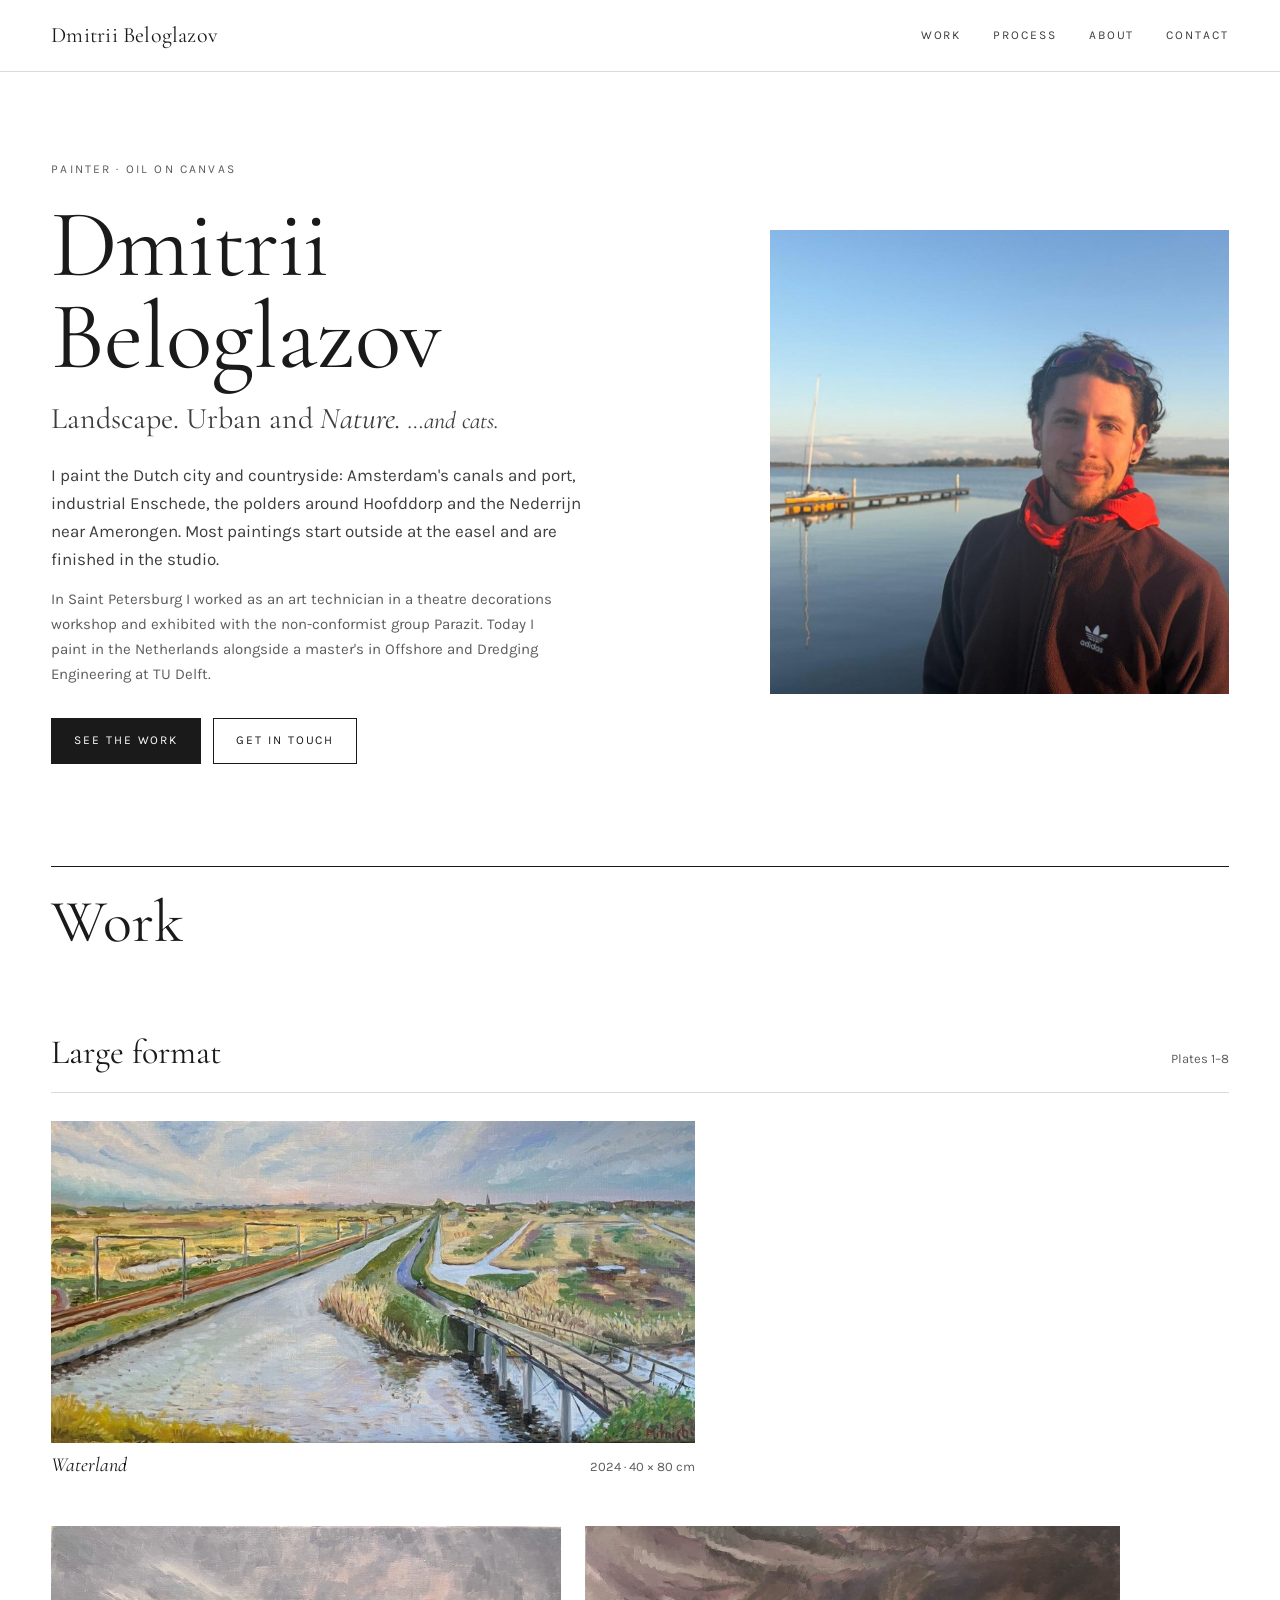
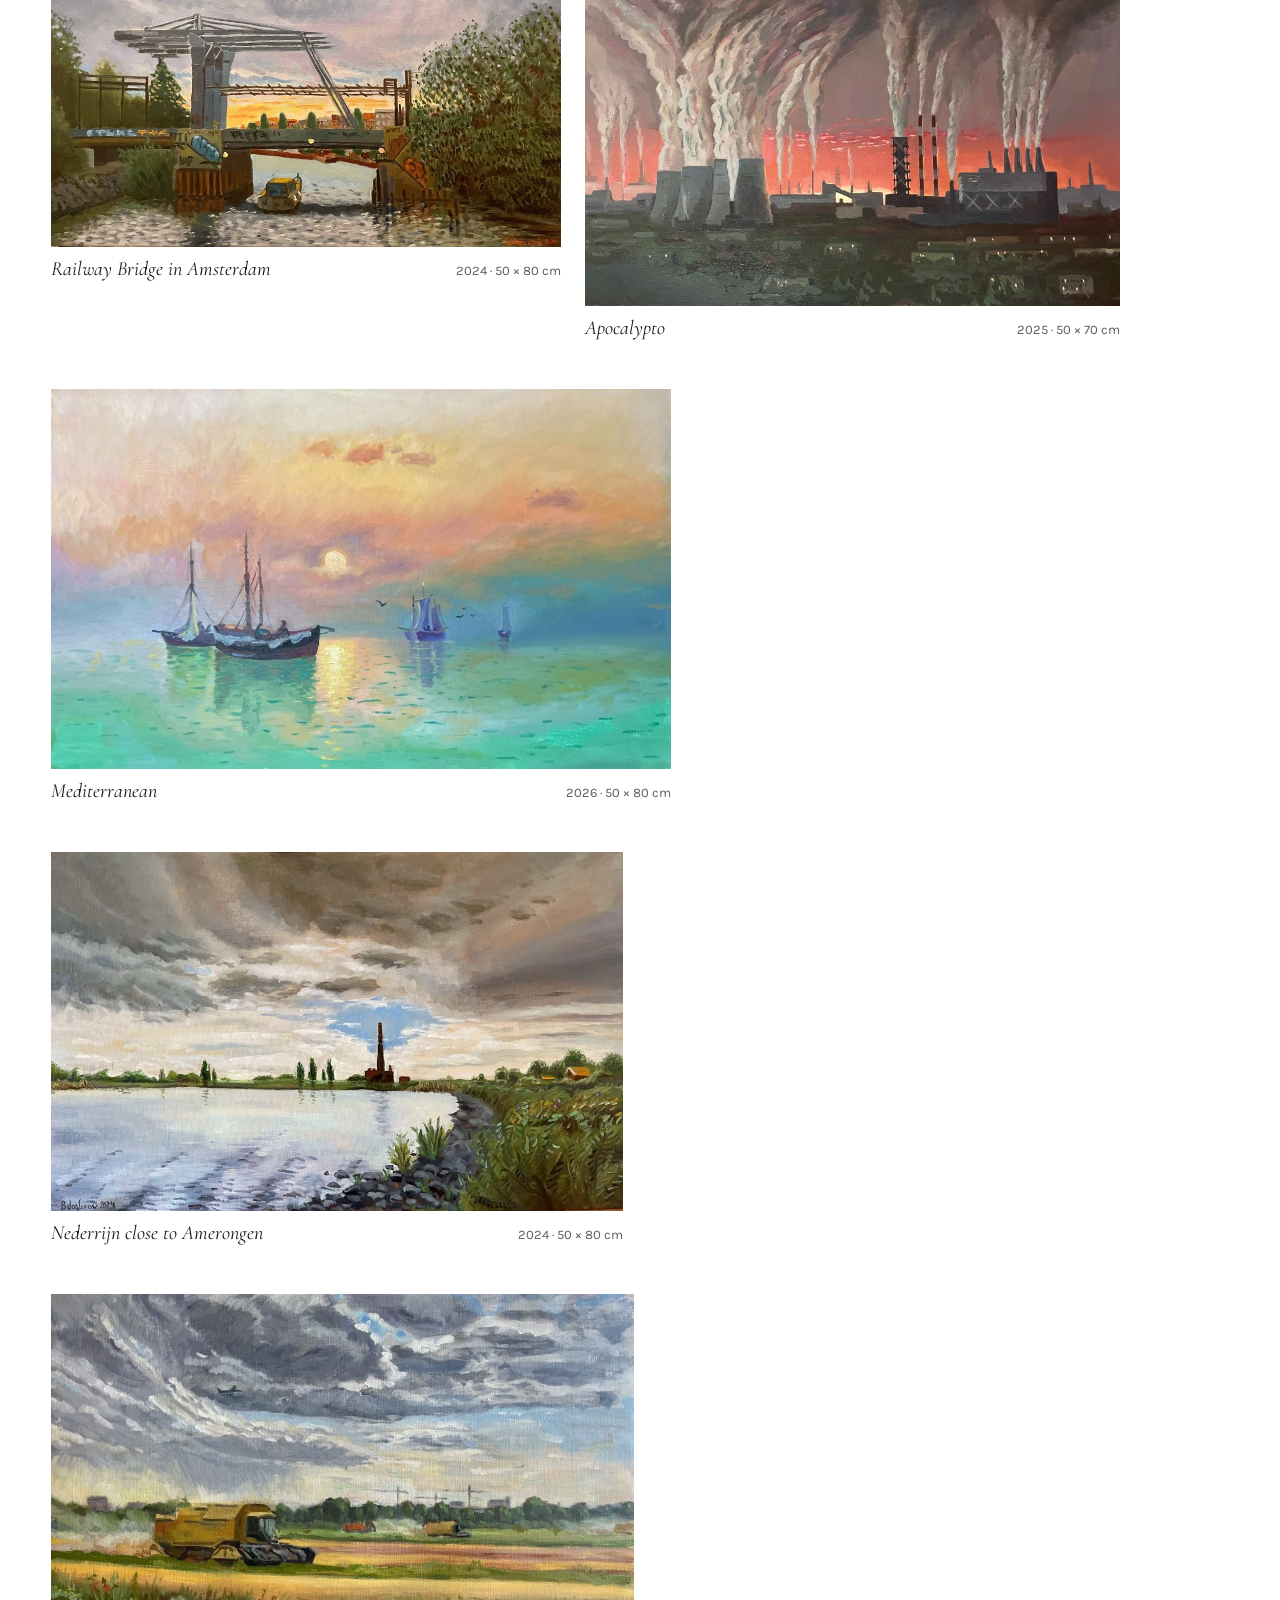
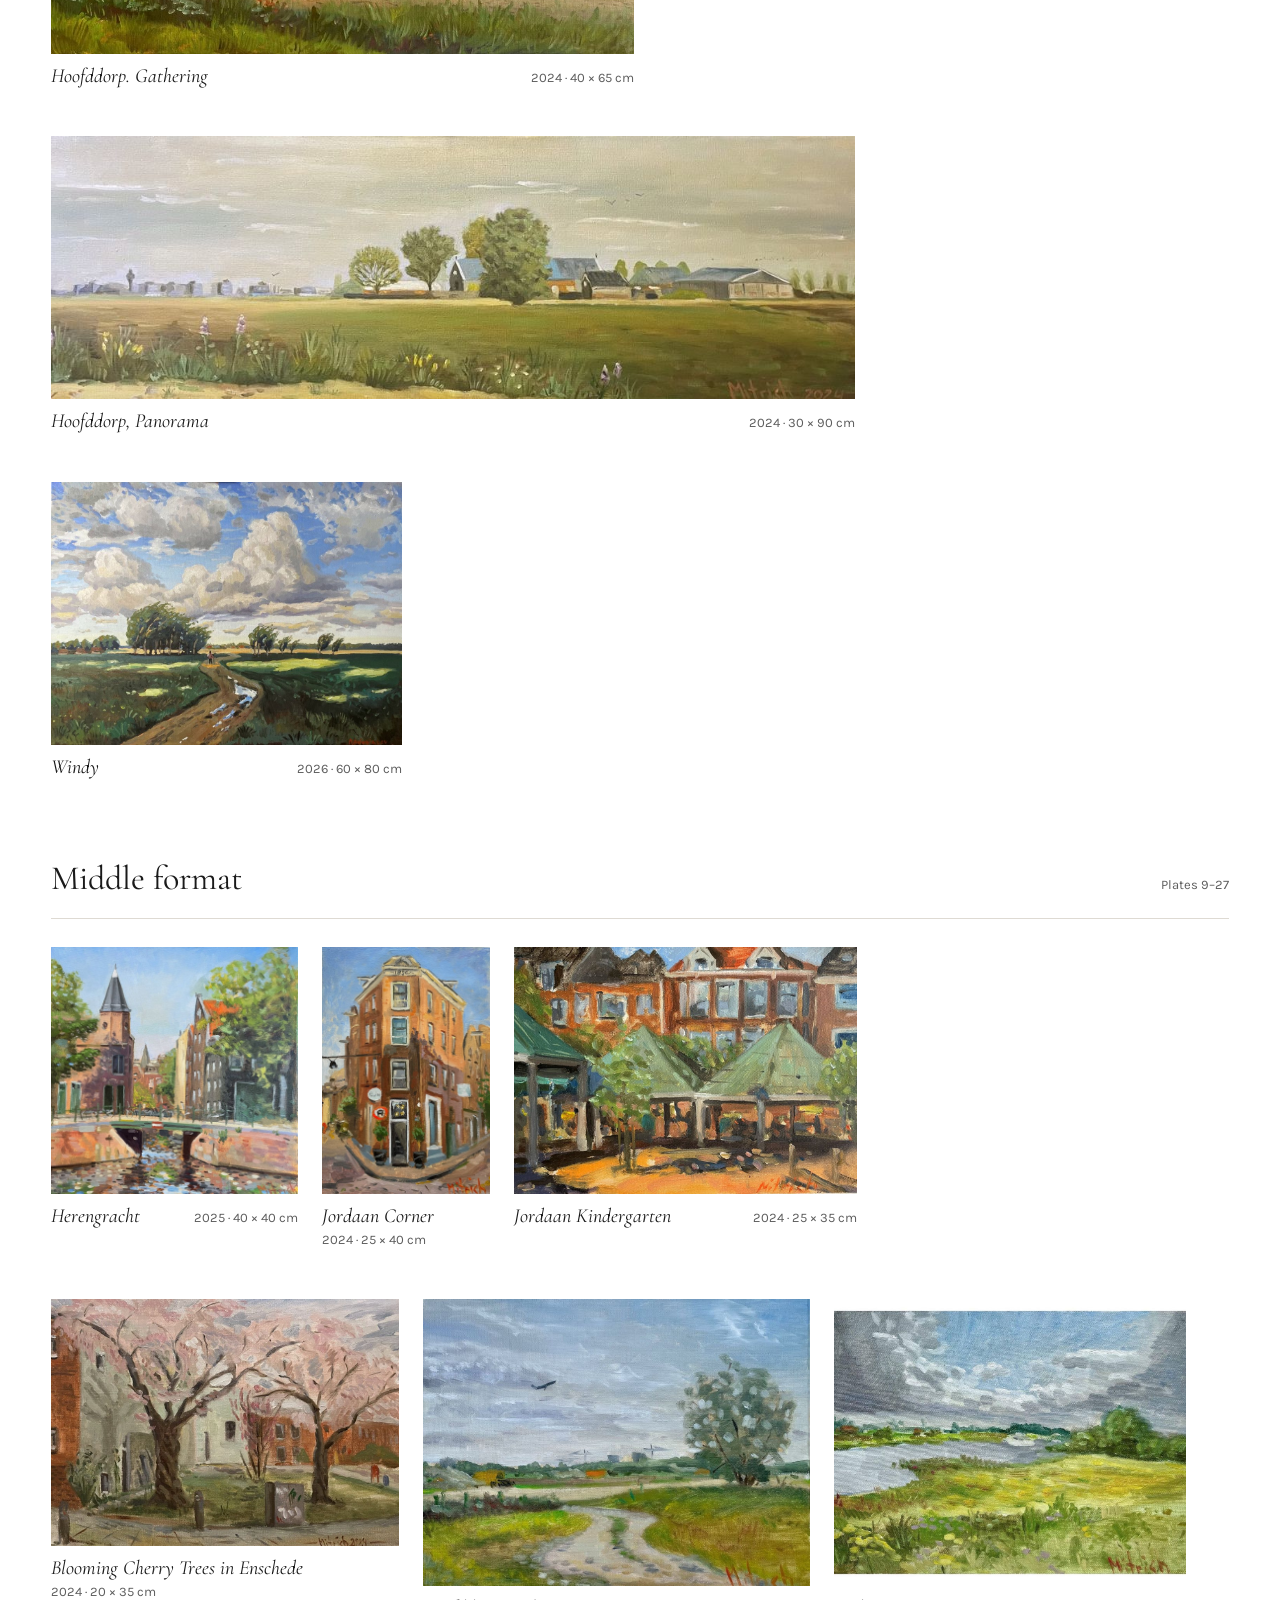
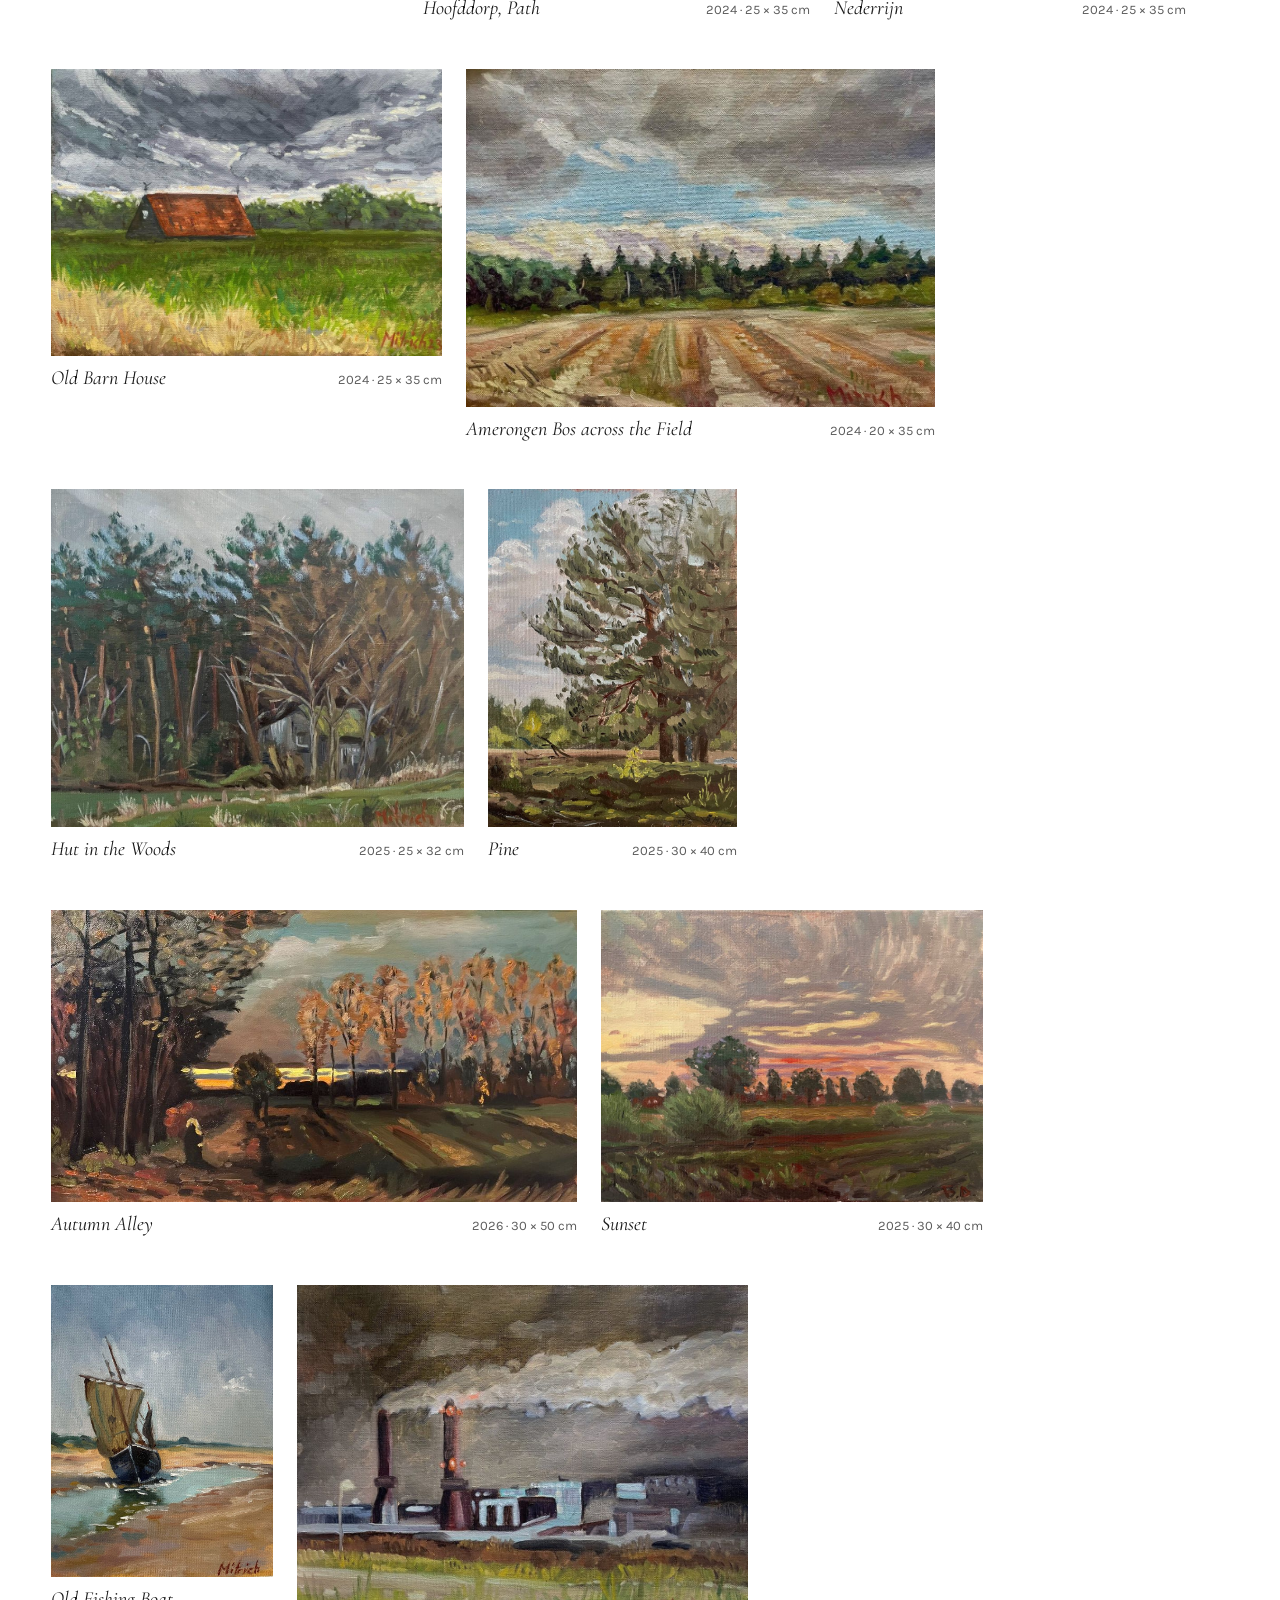
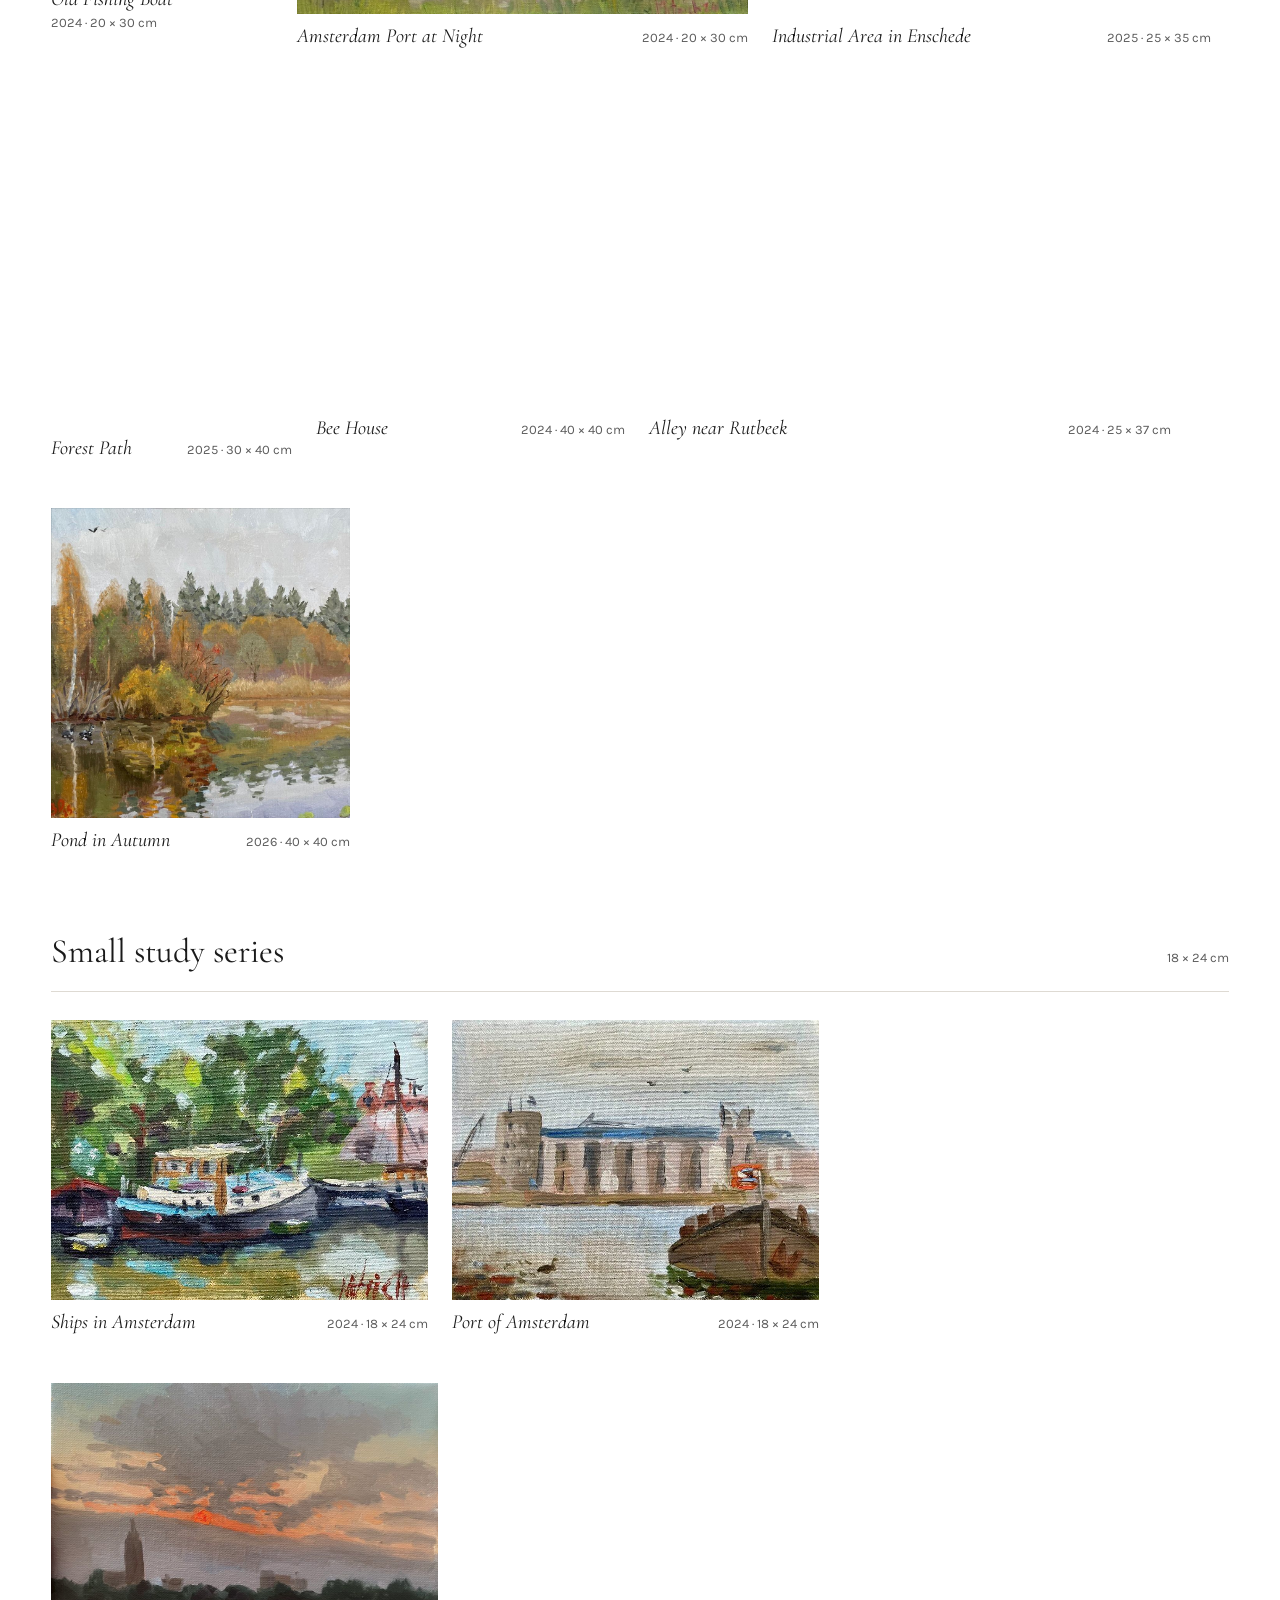
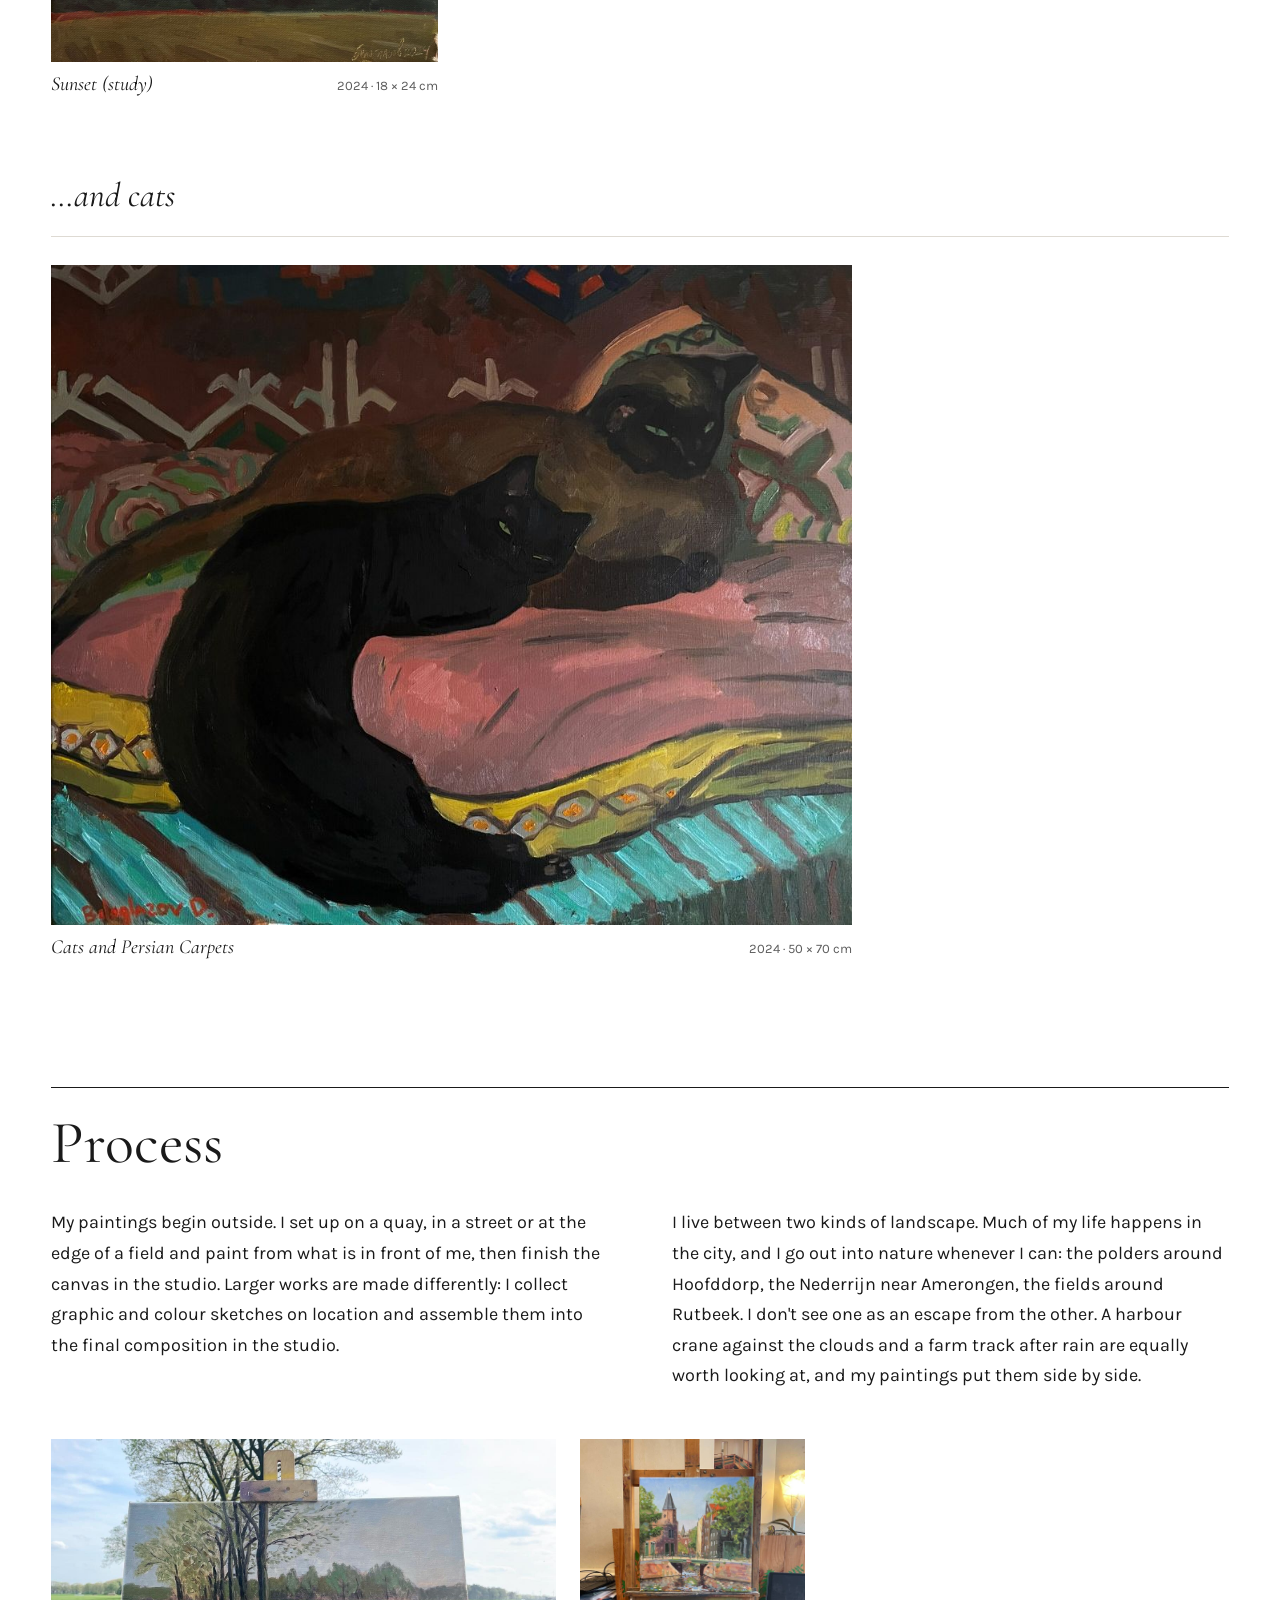
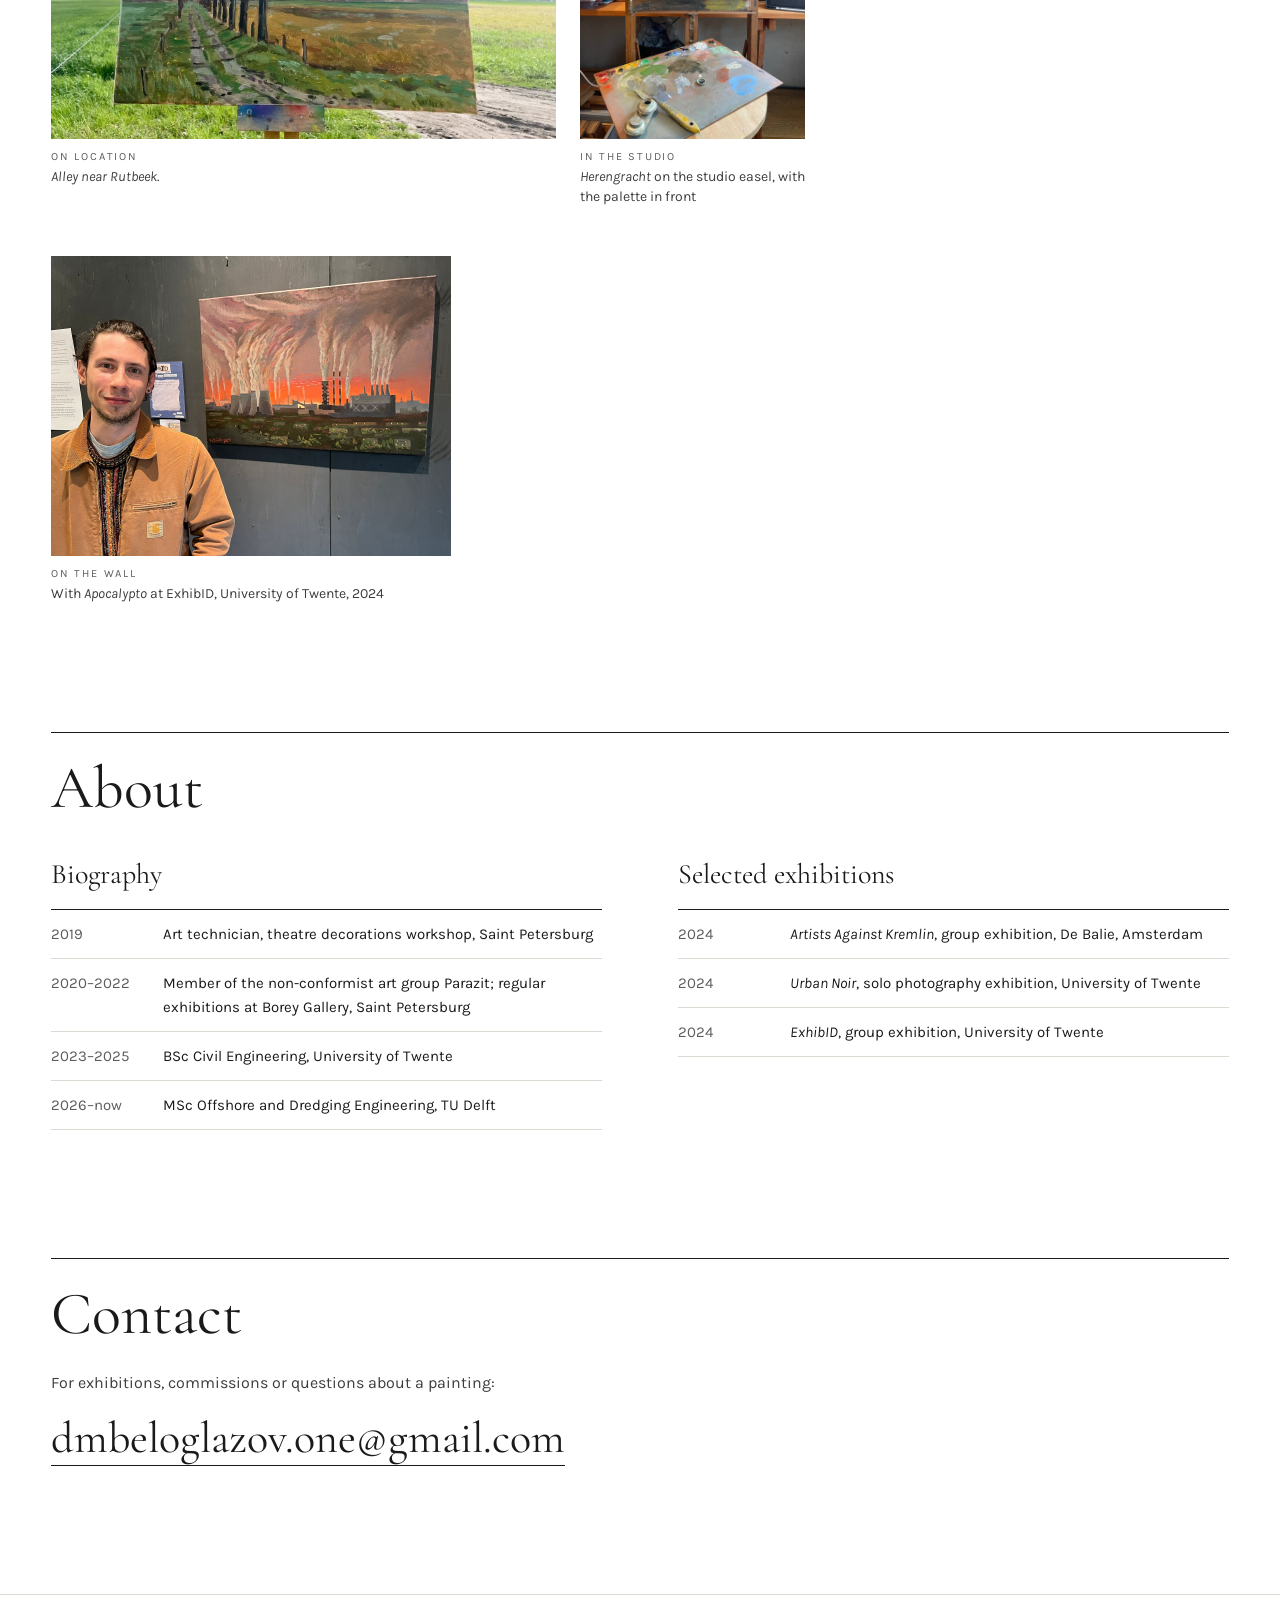
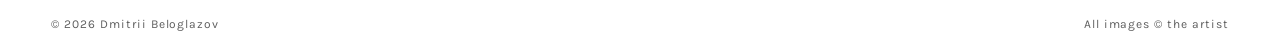
==== commit 7c5fe0db: "Update index.html" ====
--- a/beloglazov-site/index.html
+++ b/beloglazov-site/index.html
@@ -278,10 +278,10 @@
     <div class="rows photos" style="--h: 380px">
         <figure class="photo" style="flex: 168 1 calc(1.6822 * var(--h)); --ar: 1.6822">
           <img src="images/photos/field.jpg" alt="An unfinished painting of a tree-lined farm track on a field easel, with the real fields behind it" width="1440" height="856" loading="lazy" decoding="async">
-          <figcaption><span class="label">On location</span><span><em>Alley near Rutbeek</em> on the easel, painted in the field</span></figcaption>
+          <figcaption><span class="label">On location</span><span><em>Alley near Rutbeek</em>. </span></figcaption>
         </figure>
         <figure class="photo" style="flex: 75 1 calc(0.7500 * var(--h)); --ar: 0.7500">
-          <img src="images/photos/studio.jpg" alt="The Herengracht canal painting on a wooden studio easel above a palette of oil paint" width="960" height="1280" loading="lazy" decoding="async">
+          <img src="images/photos/studio.jpg" alt="The Herengracht canal painting, finishing work in the studio." width="960" height="1280" loading="lazy" decoding="async">
           <figcaption><span class="label">In the studio</span><span><em>Herengracht</em> on the studio easel, with the palette in front</span></figcaption>
         </figure>
         <figure class="photo" style="flex: 133 1 calc(1.3333 * var(--h)); --ar: 1.3333">
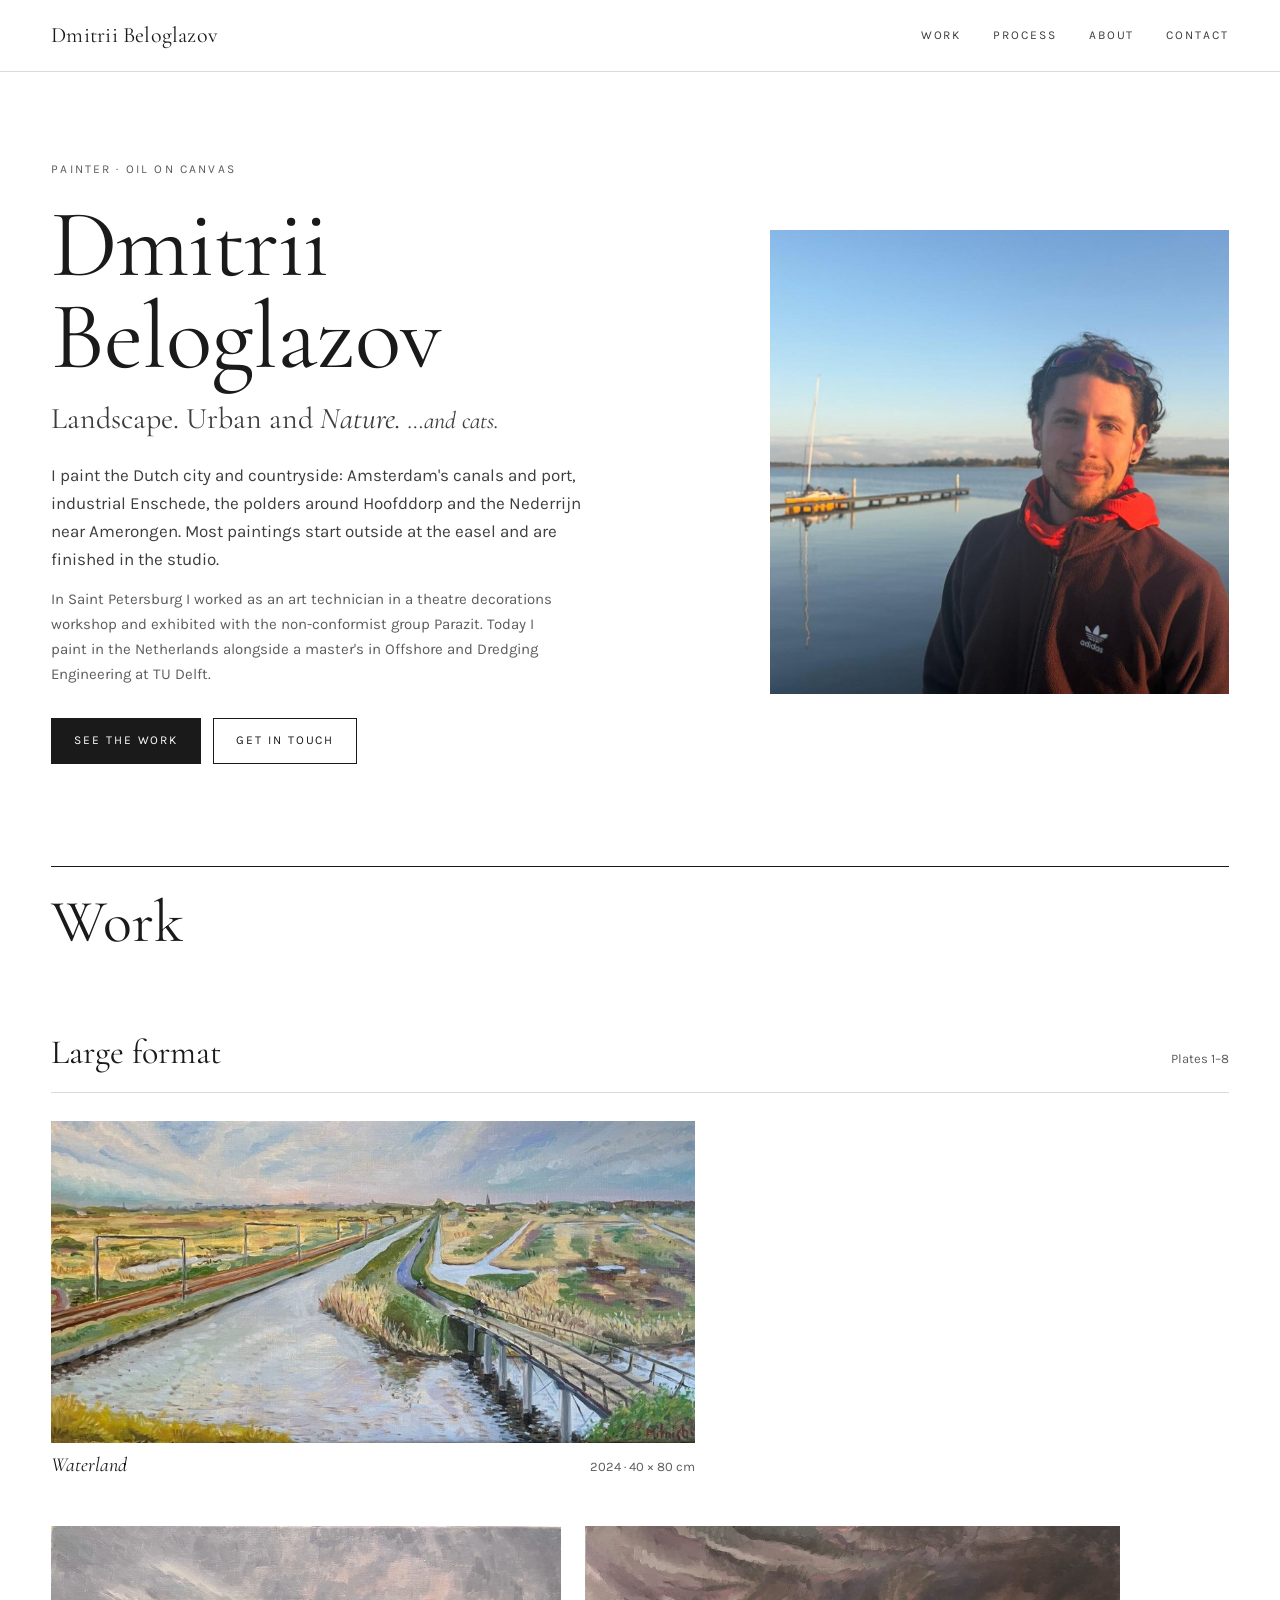
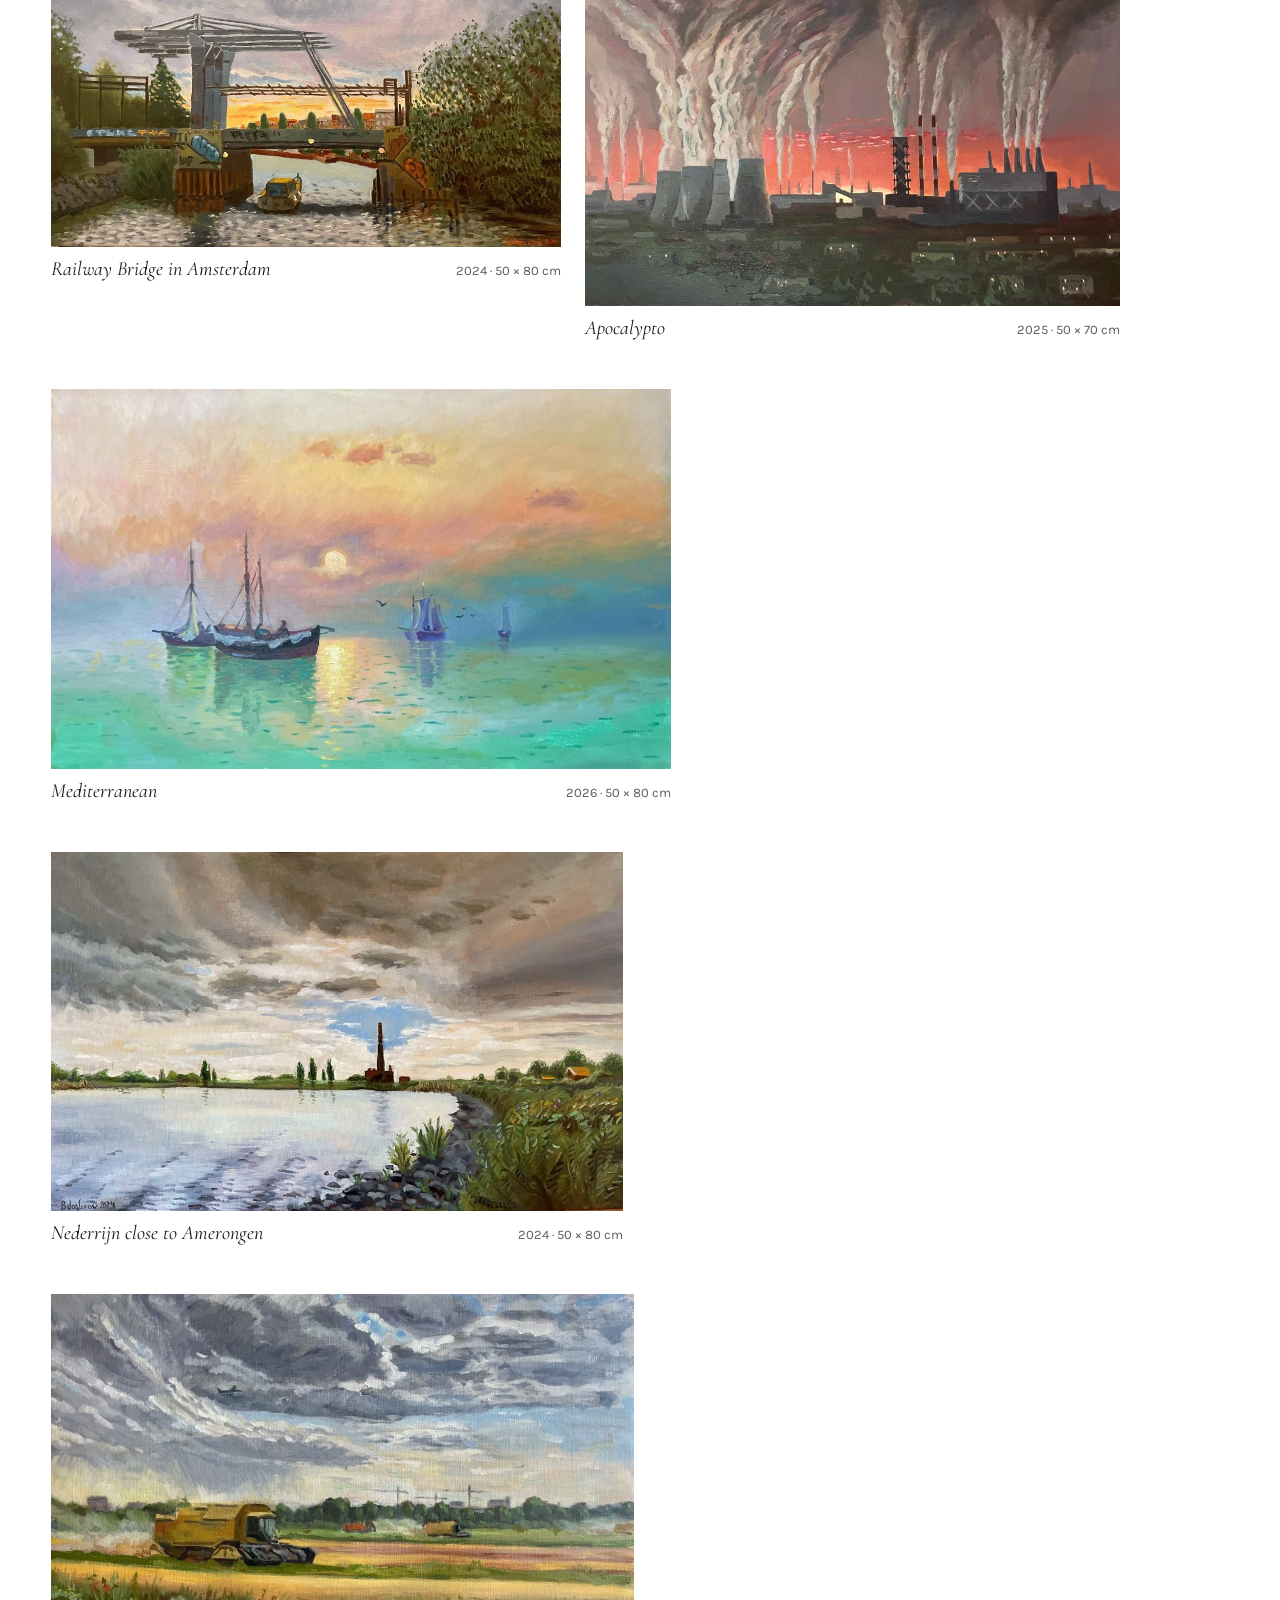
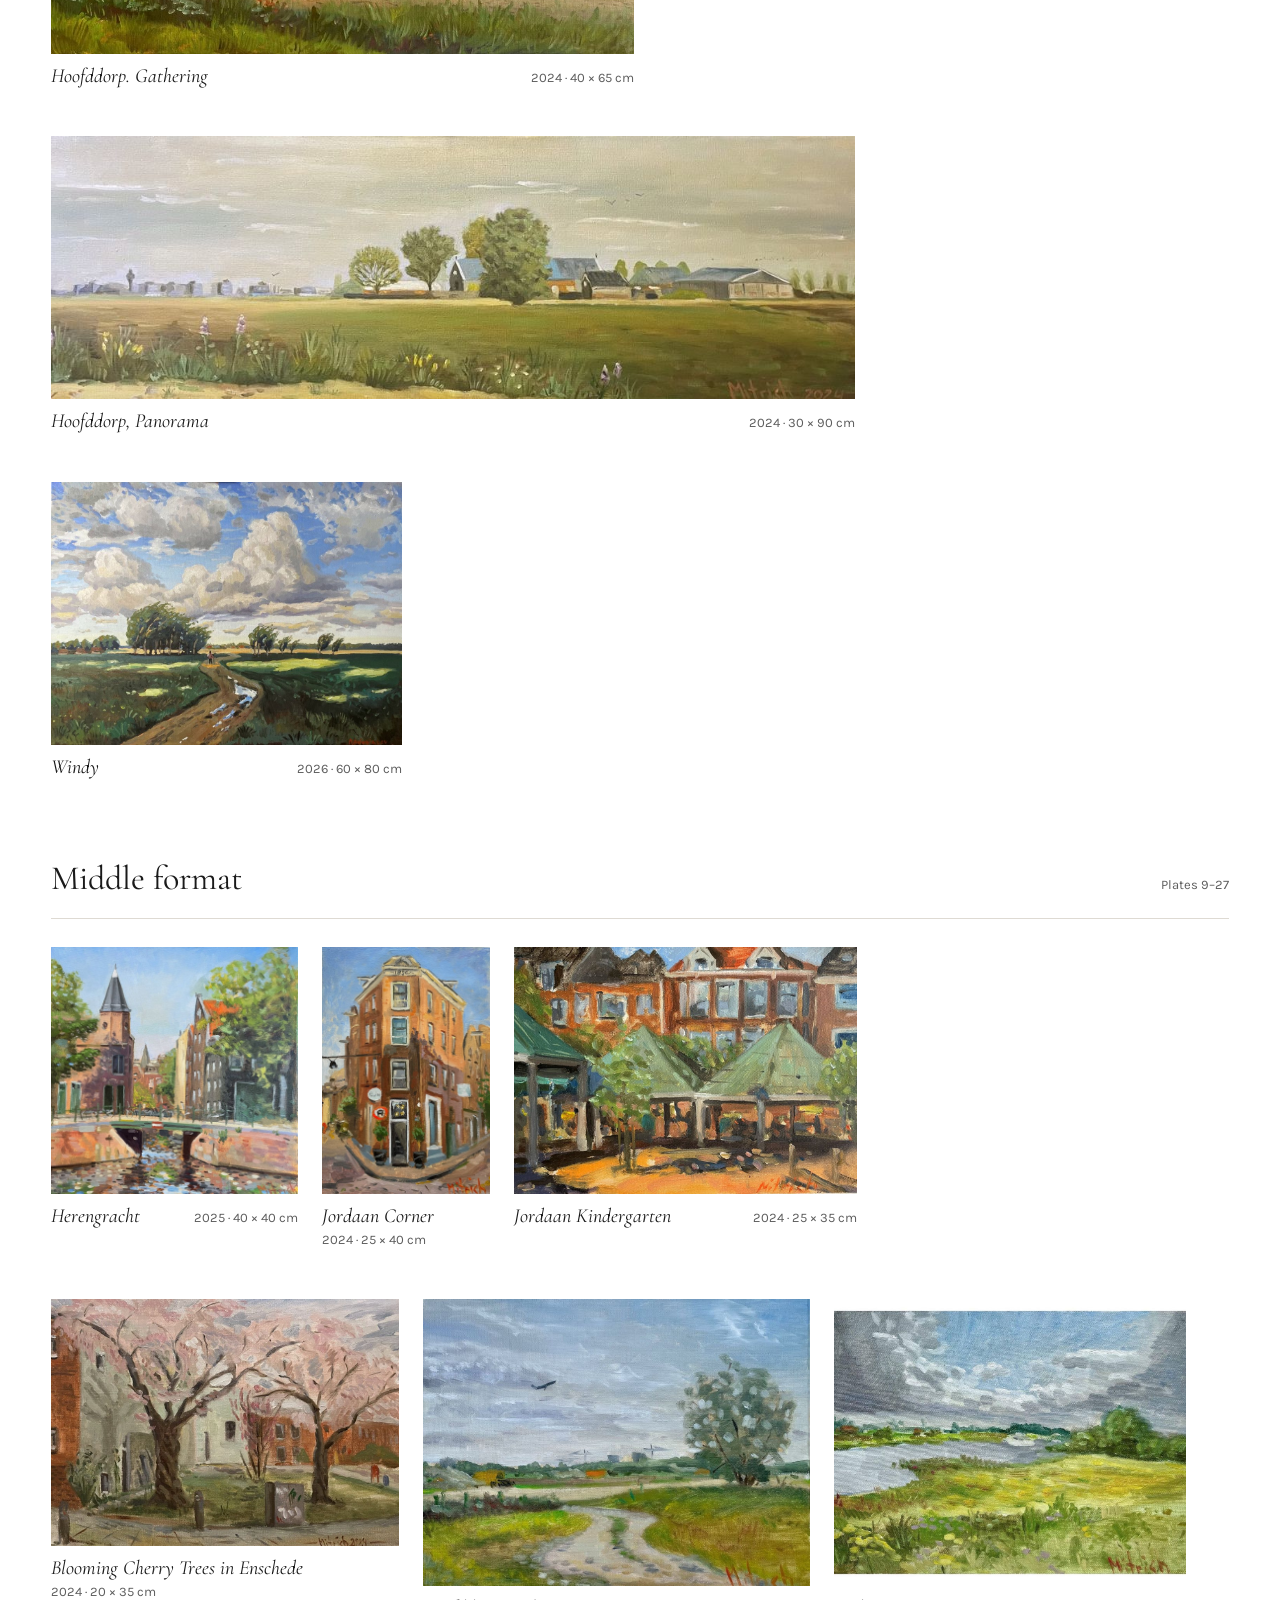
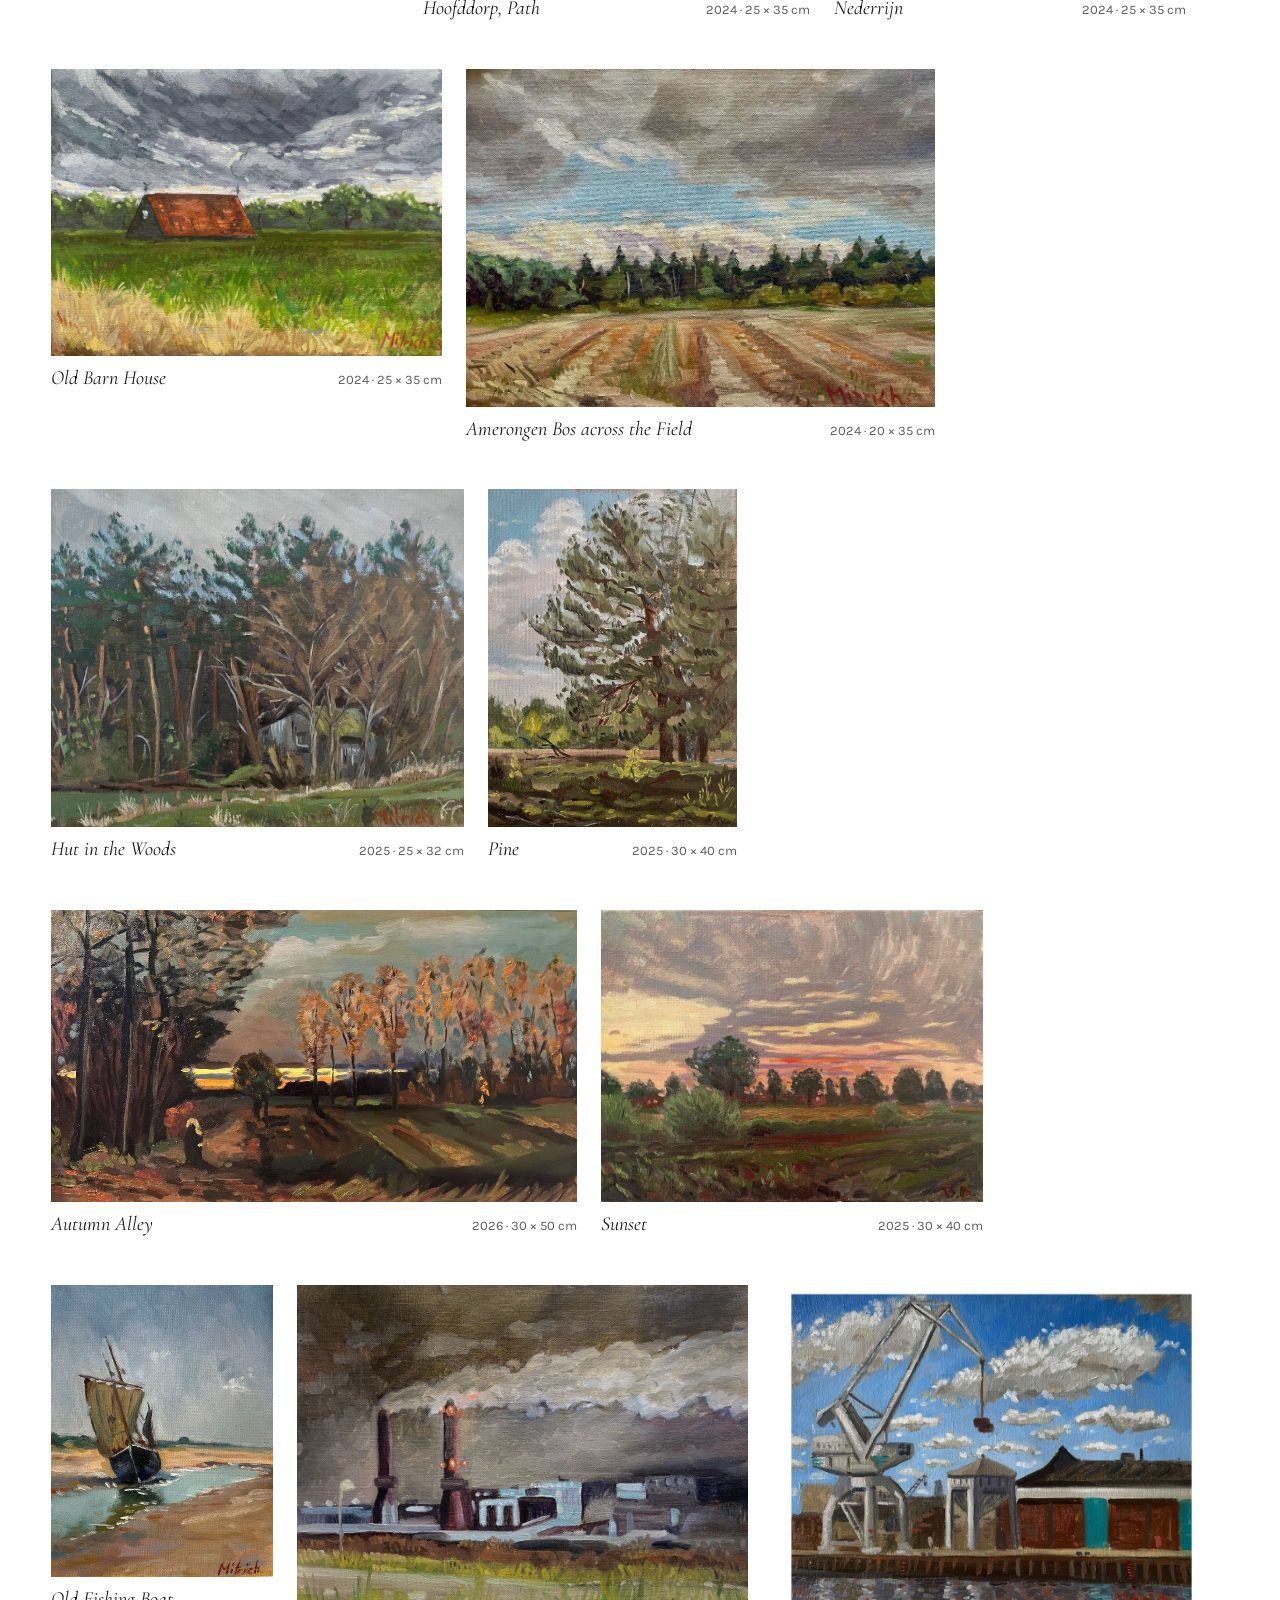
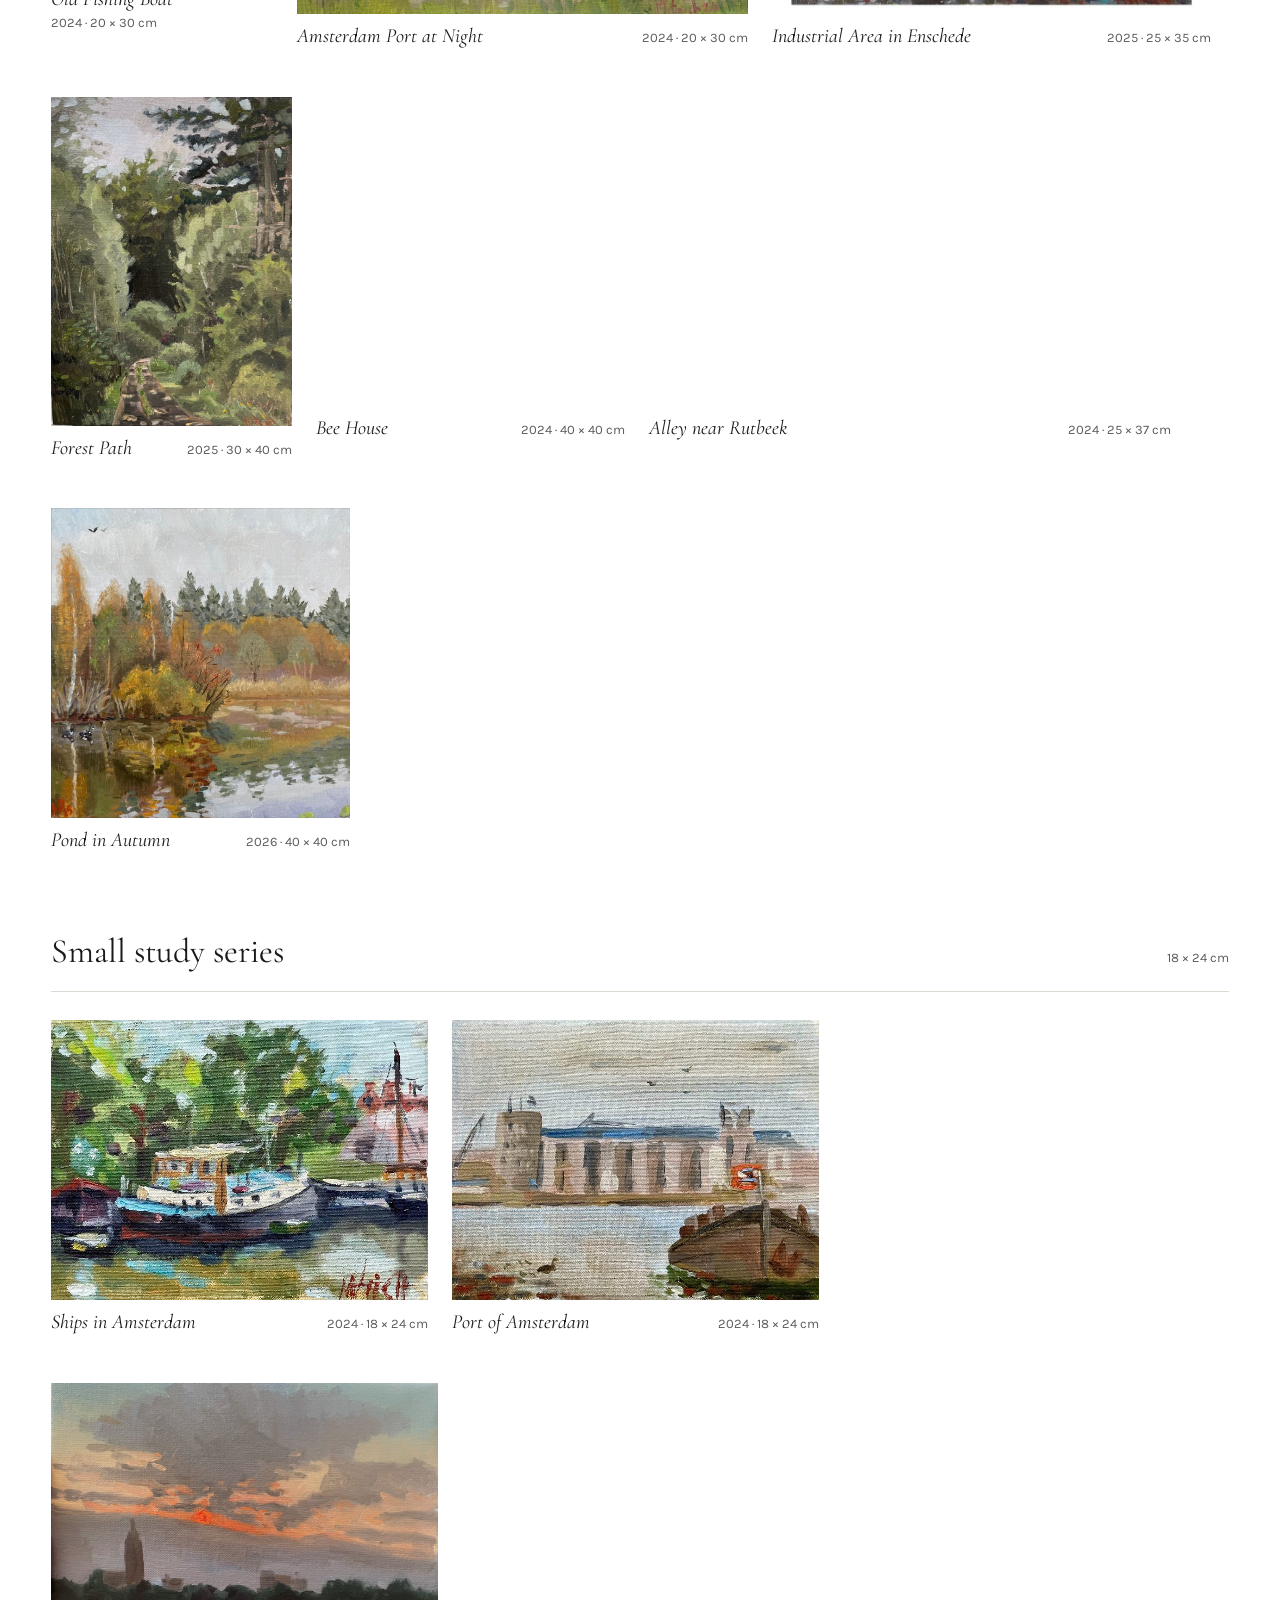
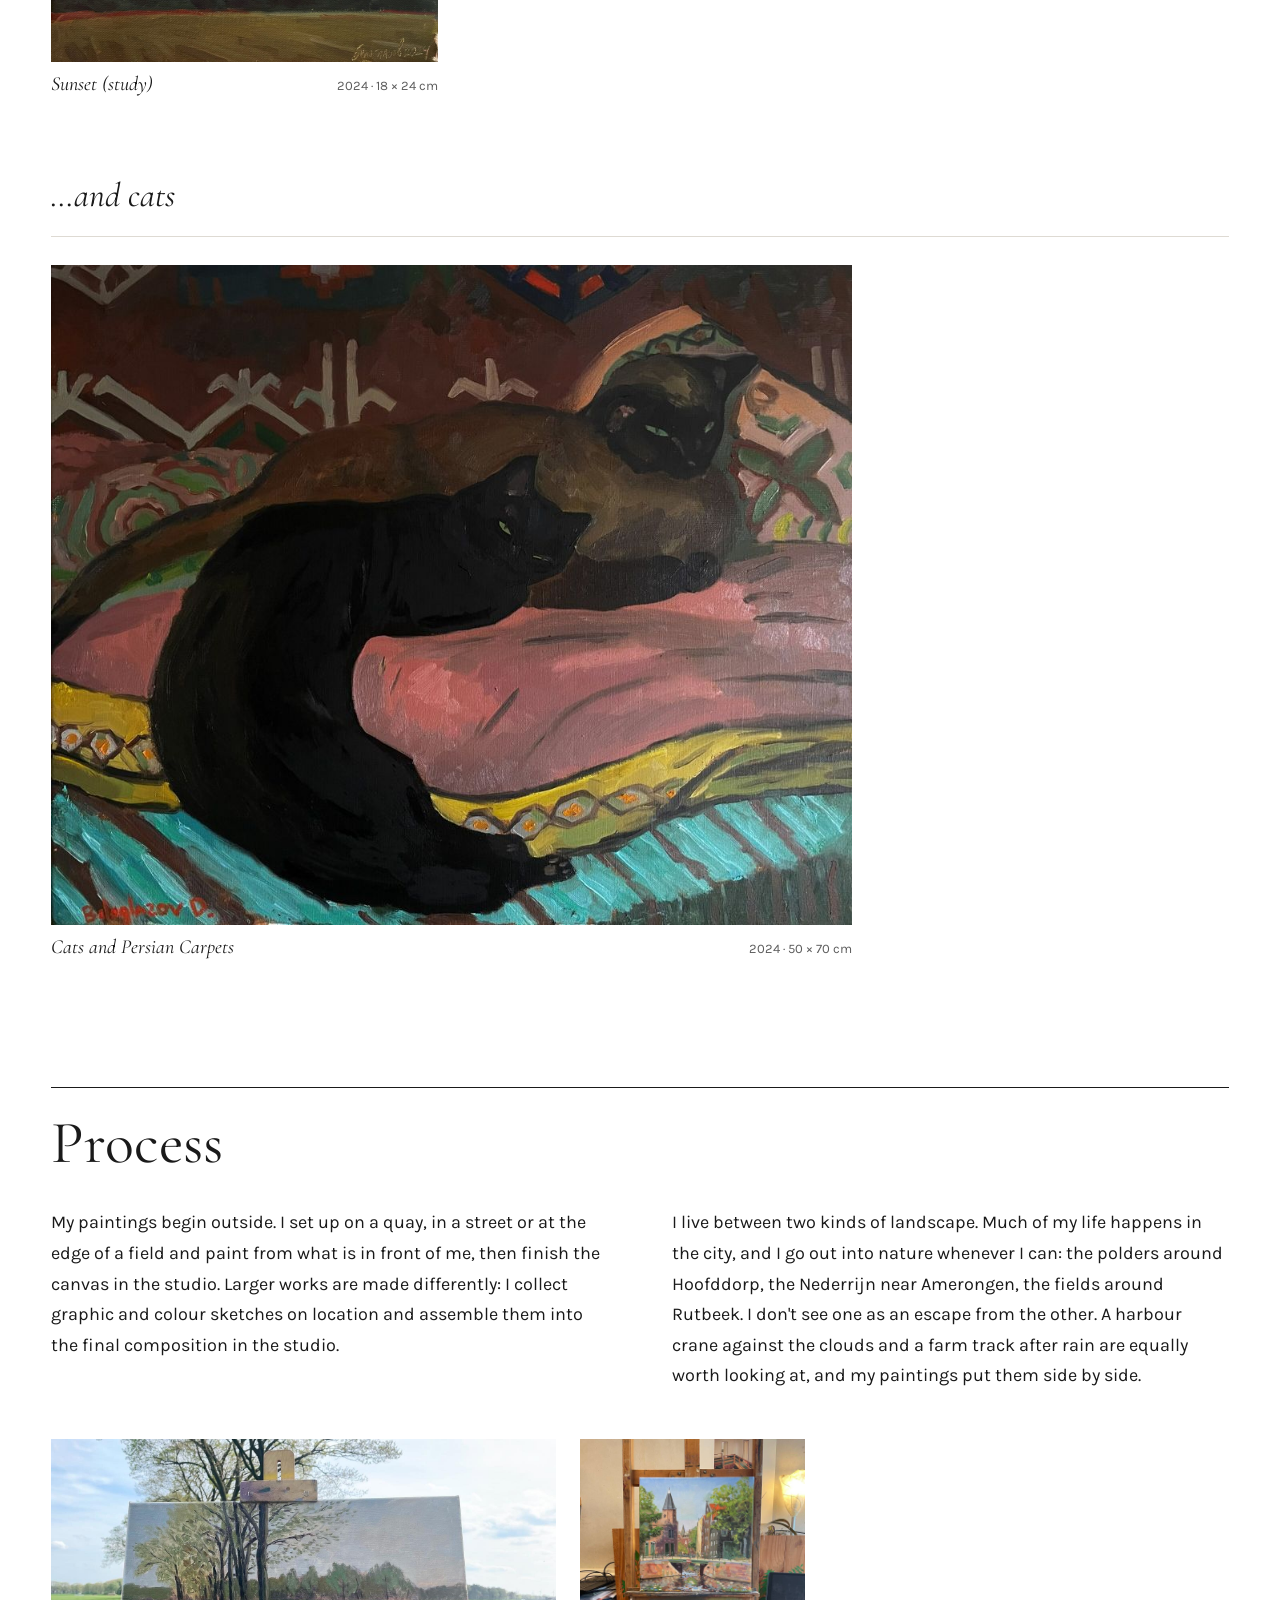
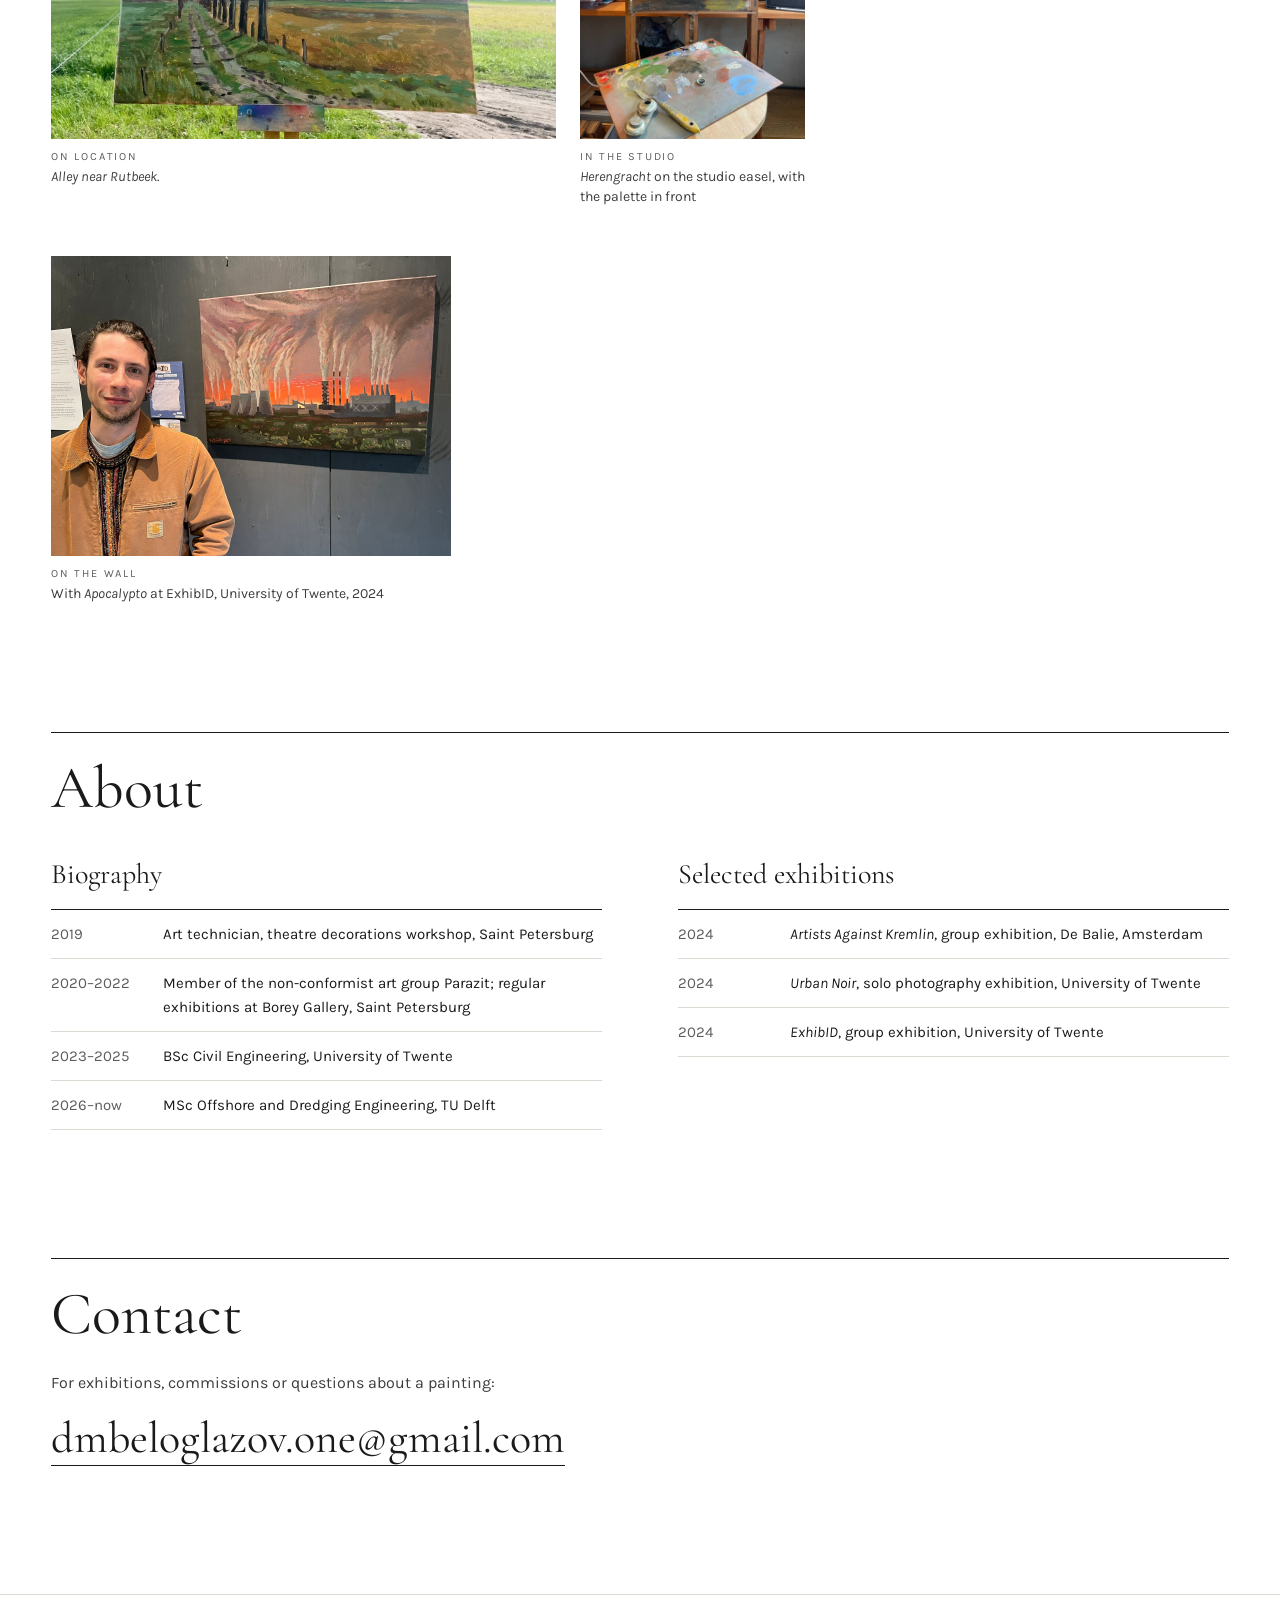
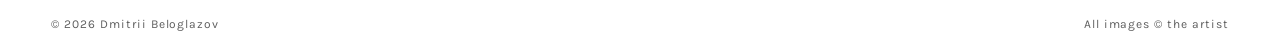
==== commit 1a958243: "Merge branch 'main' of https://github.com/DimaStyxe/dbeloglazov.github.io" ====
--- a/beloglazov-site/index.html
+++ b/beloglazov-site/index.html
@@ -39,7 +39,7 @@
       </div>
     </div>
     <figure class="portrait">
-      <img src="images/photos/portrait.jpg" alt="Portrait of Dmitrii Beloglazov by a lake at sunset" width="943" height="955" fetchpriority="high">
+      <img src="images/photos/portrait.jpg" width="943" height="955" fetchpriority="high">
     </figure>
   </section>
 
@@ -53,19 +53,19 @@
       <div class="rows" style="--h: 360px">
         <figure class="work" style="flex: 200 1 calc(2.0040 * var(--h)); --ar: 2.0040">
           <button type="button" class="work-open" data-full="images/full/01-waterland.jpg" data-title="Waterland" data-meta="2024 · Oil on canvas · 40 × 80 cm" aria-label="View Waterland larger">
-            <img src="images/thumb/01-waterland.jpg" alt="Waterland: A straight polder canal with a footbridge running to a low horizon" width="1000" height="499" loading="lazy" decoding="async">
+            <img src="images/thumb/01-waterland.jpg" alt="Waterland" width="1000" height="499" loading="lazy" decoding="async">
           </button>
           <figcaption><span class="t">Waterland</span><span class="m">2024 · 40 × 80 cm</span></figcaption>
         </figure>
         <figure class="work" style="flex: 159 1 calc(1.5873 * var(--h)); --ar: 1.5873">
           <button type="button" class="work-open" data-full="images/full/02-railway-bridge-in-amsterdam.jpg" data-title="Railway Bridge in Amsterdam" data-meta="2024 · Oil on canvas · 50 × 80 cm" aria-label="View Railway Bridge in Amsterdam larger">
-            <img src="images/thumb/02-railway-bridge-in-amsterdam.jpg" alt="Railway Bridge in Amsterdam: A lifting rail bridge over a canal against a glowing evening sky" width="1000" height="630" loading="lazy" decoding="async">
+            <img src="images/thumb/02-railway-bridge-in-amsterdam.jpg" alt="Railway Bridge in Amsterdam." width="1000" height="630" loading="lazy" decoding="async">
           </button>
           <figcaption><span class="t">Railway Bridge in Amsterdam</span><span class="m">2024 · 50 × 80 cm</span></figcaption>
         </figure>
         <figure class="work" style="flex: 140 1 calc(1.4045 * var(--h)); --ar: 1.4045">
           <button type="button" class="work-open" data-full="images/full/03-apocalypto.jpg" data-title="Apocalypto" data-meta="2025 · Oil on canvas · 50 × 70 cm" aria-label="View Apocalypto larger">
-            <img src="images/thumb/03-apocalypto.jpg" alt="Apocalypto: A power station and cooling towers pouring smoke into a blood-red sky" width="1000" height="712" loading="lazy" decoding="async">
+            <img src="images/thumb/03-apocalypto.jpg" alt="Apocalypto." width="1000" height="712" loading="lazy" decoding="async">
           </button>
           <figcaption><span class="t">Apocalypto</span><span class="m">2025 · 50 × 70 cm</span></figcaption>
         </figure>
